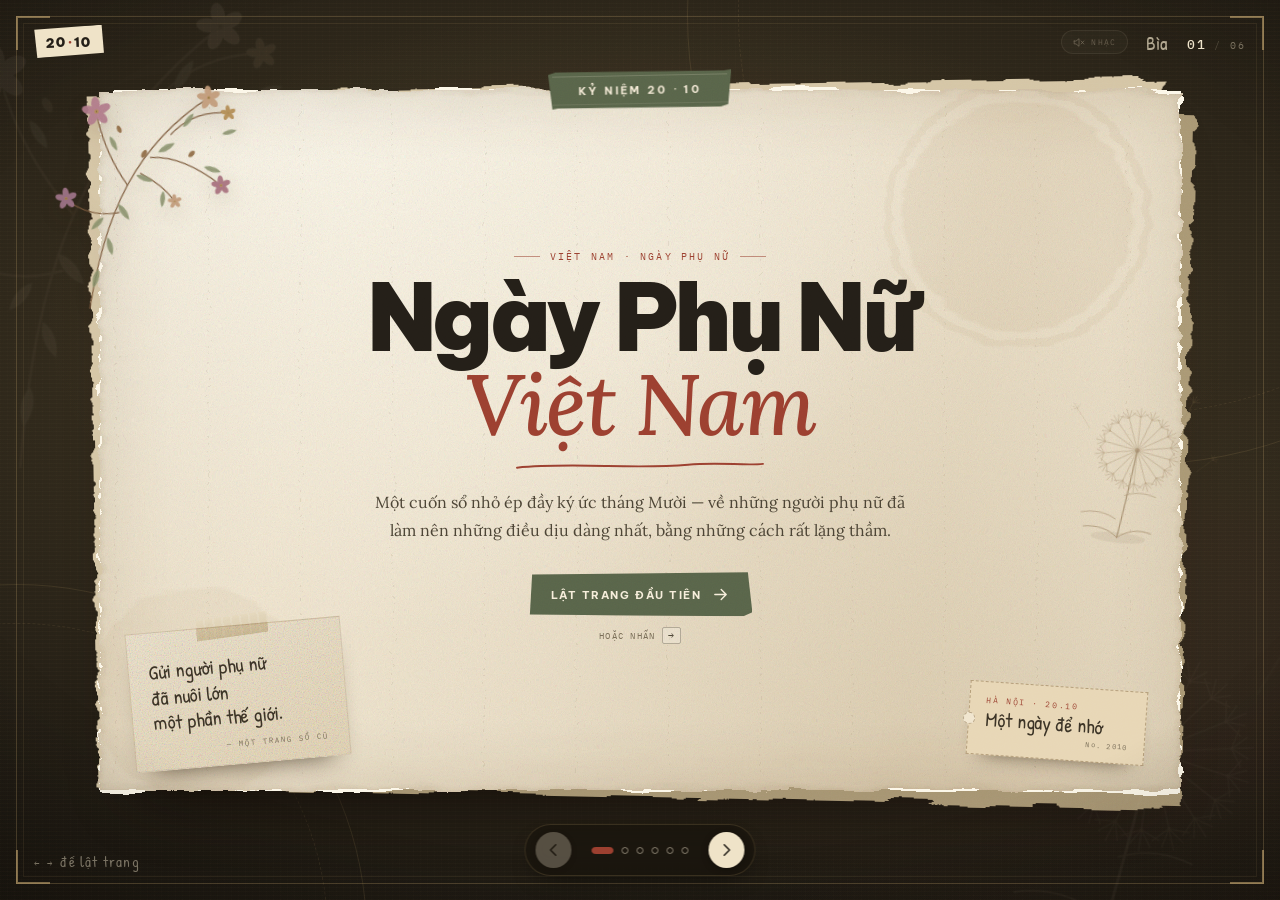
==== index.html @ effc88b7 "Show an inviting empty state on the shared wall" ====
<!doctype html>
<html lang="vi">
<head>
<meta charset="utf-8">
<meta name="viewport" content="width=device-width, initial-scale=1, viewport-fit=cover">
<meta name="theme-color" content="#17130c">
<title>20.10 — Ngày Phụ nữ Việt Nam</title>
<meta name="description" content="Một cuốn sổ giấy cũ về ngày 20 tháng 10 — ngày Phụ nữ Việt Nam. Lật từng trang, đọc từng lời, và ghim lại một đóa hoa.">
<link rel="icon" href="data:image/svg+xml,%3Csvg xmlns='http://www.w3.org/2000/svg' viewBox='0 0 64 64'%3E%3Crect width='64' height='64' rx='8' fill='%2359654a'/%3E%3Ctext x='32' y='45' font-family='Georgia,serif' font-size='28' fill='%23f2e7d0' text-anchor='middle'%3E20%3C/text%3E%3C/svg%3E">
<link rel="preconnect" href="https://fonts.googleapis.com">
<link rel="preconnect" href="https://fonts.gstatic.com" crossorigin>
<link href="https://fonts.googleapis.com/css2?family=Be+Vietnam+Pro:wght@500;700;800;900&family=IBM+Plex+Mono:wght@400;500&family=Lora:ital,wght@0,400;0,500;1,400;1,500&family=Patrick+Hand&display=swap" rel="stylesheet">
<link rel="stylesheet" href="styles.css?v=20261020-shared-wishes2">
</head>
<body>

<!-- ============ SVG filters & pressed botanicals ============ -->
<svg class="svg-defs" aria-hidden="true" focusable="false">
  <defs>
    <filter id="tornEdge" x="-8%" y="-8%" width="116%" height="116%" color-interpolation-filters="sRGB">
      <feTurbulence type="fractalNoise" baseFrequency="0.012 0.055" numOctaves="4" seed="17" result="noise"/>
      <feDisplacementMap in="SourceGraphic" in2="noise" scale="16" xChannelSelector="R" yChannelSelector="G"/>
    </filter>
    <filter id="tornEdgeFine" x="-6%" y="-6%" width="112%" height="112%" color-interpolation-filters="sRGB">
      <feTurbulence type="fractalNoise" baseFrequency="0.018 0.07" numOctaves="4" seed="5" result="noise"/>
      <feDisplacementMap in="SourceGraphic" in2="noise" scale="12" xChannelSelector="R" yChannelSelector="G"/>
    </filter>
    <filter id="stampRough" x="-10%" y="-10%" width="120%" height="120%">
      <feTurbulence type="fractalNoise" baseFrequency="0.9" numOctaves="2" seed="9" result="n"/>
      <feDisplacementMap in="SourceGraphic" in2="n" scale="1.1"/>
    </filter>

    <g id="leaf">
      <path d="M0 0C9 -6.5 21 -5.5 30 0C21 5.5 9 6.5 0 0Z" fill="#87906a"/>
      <path d="M2.5 0H27" stroke="#5f6547" stroke-width=".8" opacity=".5"/>
    </g>

    <g id="blossom">
      <g fill="currentColor">
        <ellipse cx="0" cy="-10" rx="5.6" ry="9.6"/>
        <ellipse cx="0" cy="-10" rx="5.6" ry="9.6" transform="rotate(72)"/>
        <ellipse cx="0" cy="-10" rx="5.6" ry="9.6" transform="rotate(144)"/>
        <ellipse cx="0" cy="-10" rx="5.6" ry="9.6" transform="rotate(216)"/>
        <ellipse cx="0" cy="-10" rx="5.6" ry="9.6" transform="rotate(288)"/>
      </g>
      <circle r="2.7" fill="#b18b52"/>
      <circle r="1.1" fill="#7d6136"/>
    </g>

    <g id="flowerBranchArt">
      <g fill="none" stroke="#7c5a3c" stroke-width="1.7" stroke-linecap="round">
        <path d="M40 352C58 292 78 238 112 190C142 148 180 112 238 84"/>
        <path d="M112 190C94 156 84 124 82 86"/>
        <path d="M148 156C180 158 210 176 240 206"/>
        <path d="M96 226C68 228 44 218 24 198"/>
        <path d="M180 128C204 108 232 102 262 108"/>
        <path d="M132 176C150 188 164 202 174 220"/>
      </g>
      <g opacity=".9">
        <use href="#leaf" transform="translate(58,300) rotate(112) scale(.9)"/>
        <use href="#leaf" transform="translate(76,258) rotate(82) scale(.85)"/>
        <use href="#leaf" transform="translate(96,214) rotate(62) scale(.9)"/>
        <use href="#leaf" transform="translate(126,178) rotate(28) scale(.8)"/>
        <use href="#leaf" transform="translate(160,150) rotate(-22) scale(.85)"/>
        <use href="#leaf" transform="translate(198,120) rotate(-46) scale(.8)"/>
        <use href="#leaf" transform="translate(220,178) rotate(24) scale(.8)"/>
        <use href="#leaf" transform="translate(74,230) rotate(142) scale(.8)"/>
        <use href="#leaf" transform="translate(96,120) rotate(70) scale(.75)"/>
        <use href="#leaf" transform="translate(250,136) rotate(-8) scale(.7)"/>
        <use href="#leaf" transform="translate(160,204) rotate(102) scale(.75)"/>
      </g>
      <use href="#blossom" transform="translate(82,84) scale(1.05)" style="color:#b07a8a"/>
      <use href="#blossom" transform="translate(238,84) scale(.85)" style="color:#c09a78"/>
      <use href="#blossom" transform="translate(240,206) scale(.7)" style="color:#a66f7c"/>
      <use href="#blossom" transform="translate(26,198) scale(.78)" style="color:#9d7286"/>
      <use href="#blossom" transform="translate(262,108) scale(.55)" style="color:#b18b52"/>
      <use href="#blossom" transform="translate(174,220) scale(.5)" style="color:#c09a78"/>
      <g fill="#8f6b45">
        <ellipse cx="140" cy="150" rx="3.4" ry="6" transform="rotate(38 140 150)"/>
        <ellipse cx="110" cy="112" rx="3" ry="5.4" transform="rotate(-18 110 112)"/>
        <ellipse cx="205" cy="158" rx="3.2" ry="5.6" transform="rotate(52 205 158)"/>
      </g>
    </g>

    <g id="dandelionSeed">
      <path d="M0 0V-58" stroke="#8d7350" stroke-width=".9"/>
      <path d="M0 -58L-8 -70M0 -58L0 -74M0 -58L8 -70M0 -58L-14 -64M0 -58L14 -64" stroke="#8d7350" stroke-width=".8" fill="none"/>
      <circle cy="-58" r="1.2" fill="#a3855c"/>
    </g>

    <g id="dandelionArt">
      <ellipse cx="130" cy="306" rx="48" ry="9" fill="#6f5a3e" opacity=".12"/>
      <g fill="none" stroke="#8d7350" stroke-linecap="round">
        <path d="M128 306C136 252 142 204 148 152" stroke-width="2"/>
        <path d="M128 306C112 292 92 288 68 292" stroke-width="1.3"/>
        <path d="M128 306C146 292 164 288 186 294" stroke-width="1.3"/>
        <path d="M122 274C104 264 84 262 62 268" stroke-width="1.1"/>
        <path d="M134 232C152 224 170 224 188 230" stroke-width="1"/>
      </g>
      <g opacity=".78" transform="translate(148,152)">
        <circle r="4" fill="#7c5a3c"/>
        <use href="#dandelionSeed" transform="rotate(0)"/>
        <use href="#dandelionSeed" transform="rotate(20)"/>
        <use href="#dandelionSeed" transform="rotate(40)"/>
        <use href="#dandelionSeed" transform="rotate(60)"/>
        <use href="#dandelionSeed" transform="rotate(80)"/>
        <use href="#dandelionSeed" transform="rotate(100)"/>
        <use href="#dandelionSeed" transform="rotate(120)"/>
        <use href="#dandelionSeed" transform="rotate(140)"/>
        <use href="#dandelionSeed" transform="rotate(160)"/>
        <use href="#dandelionSeed" transform="rotate(180)"/>
        <use href="#dandelionSeed" transform="rotate(200)"/>
        <use href="#dandelionSeed" transform="rotate(220)"/>
        <use href="#dandelionSeed" transform="rotate(240)"/>
        <use href="#dandelionSeed" transform="rotate(260)"/>
        <use href="#dandelionSeed" transform="rotate(280)"/>
        <use href="#dandelionSeed" transform="rotate(300)"/>
        <use href="#dandelionSeed" transform="rotate(320)"/>
        <use href="#dandelionSeed" transform="rotate(340)"/>
      </g>
      <g opacity=".5" fill="none" stroke="#8d7350">
        <use href="#dandelionSeed" transform="translate(218 100) rotate(24) scale(.78)"/>
        <use href="#dandelionSeed" transform="translate(62 122) rotate(-38) scale(.7)"/>
        <use href="#dandelionSeed" transform="translate(254 178) rotate(48) scale(.6)"/>
      </g>
    </g>
  </defs>
</svg>

<!-- ============ Atmosphere ============ -->
<div class="backdrop" aria-hidden="true">
  <span class="ring ring--1"></span>
  <span class="ring ring--2"></span>
  <svg class="bg-branch" viewBox="0 0 300 380"><use href="#flowerBranchArt"/></svg>
  <svg class="bg-dandelion" viewBox="0 0 300 340"><use href="#dandelionArt"/></svg>
</div>
<div class="petals" id="petals" aria-hidden="true"></div>
<span class="vignette" aria-hidden="true"></span>
<span class="grain" aria-hidden="true"></span>
<div class="frame" aria-hidden="true"><i></i><i></i><i></i><i></i></div>

<!-- ============ Chrome ============ -->
<header class="topbar">
  <a class="brand" href="#trang-1" aria-label="Về trang bìa">20<span>·</span>10</a>
  <div class="topbar__right">
    <button class="sound-toggle" id="soundToggle" type="button" aria-label="Bật nhạc nền" aria-pressed="false" title="Nhạc nền">
      <svg class="sound-toggle__icon sound-toggle__icon--off" viewBox="0 0 24 24" aria-hidden="true" fill="none" stroke="currentColor" stroke-width="1.7" stroke-linecap="round" stroke-linejoin="round">
        <path d="M4 9.4v5.2h3.4L13 19V5L7.4 9.4H4Z"/>
        <path d="m16.8 9.2 5 5.6M21.8 9.2l-5 5.6"/>
      </svg>
      <svg class="sound-toggle__icon sound-toggle__icon--on" viewBox="0 0 24 24" aria-hidden="true" fill="none" stroke="currentColor" stroke-width="1.7" stroke-linecap="round" stroke-linejoin="round">
        <path d="M4 9.4v5.2h3.4L13 19V5L7.4 9.4H4Z"/>
        <path d="M16.2 8.6a4.8 4.8 0 0 1 0 6.8"/>
        <path d="M19 6a8.4 8.4 0 0 1 0 12"/>
      </svg>
      <span class="sound-toggle__label">nhạc</span>
    </button>
    <span class="chapter-label" id="chapterLabel">Bìa</span>
    <span class="count"><b id="pageNow">01</b><i>/</i>06</span>
  </div>
</header>

<p class="key-hint" aria-hidden="true">← → <span>để lật trang</span></p>

<!-- ============ The book ============ -->
<main class="book" id="book">

  <!-- ---------- 01 · cover ---------- -->
  <section class="page is-active" id="page-1" data-title="Bìa" aria-label="Trang 1 trên 6: Bìa">
    <div class="page-inner">
      <div class="paper-wrap">
        <span class="paper-shadow" aria-hidden="true"></span>
        <span class="paper-layer paper-layer--a" aria-hidden="true"></span>
        <span class="paper-layer paper-layer--b" aria-hidden="true"></span>
        <span class="paper-layer paper-layer--under" aria-hidden="true"></span>
        <span class="paper-layer paper-layer--main" aria-hidden="true"></span>

        <div class="sheet-tag">Kỷ niệm 20 · 10</div>

        <div class="paper-content cover">
          <div class="cover__inner">
            <p class="kicker reveal" style="--d:.05s">Việt Nam · Ngày Phụ nữ</p>
            <h1 class="cover__title reveal" style="--d:.12s">Ngày Phụ Nữ<br><em>Việt Nam</em></h1>
            <div class="ink-rule reveal" style="--d:.2s" aria-hidden="true">
              <svg viewBox="0 0 260 12"><path d="M2 8C60 2 120 10 180 5C210 2 240 6 258 4" fill="none" stroke="currentColor" stroke-width="2" stroke-linecap="round"/></svg>
            </div>
            <p class="lede reveal" style="--d:.26s">Một cuốn sổ nhỏ ép đầy ký ức tháng Mười — về những người phụ nữ đã làm nên những điều dịu dàng nhất, bằng những cách rất lặng thầm.</p>
            <button class="btn reveal" style="--d:.34s" type="button" data-next>
              Lật trang đầu tiên
              <svg viewBox="0 0 24 24" aria-hidden="true"><path d="M4 12h15M13 5l7 7-7 7" fill="none" stroke="currentColor" stroke-width="2" stroke-linecap="round" stroke-linejoin="round"/></svg>
            </button>
            <p class="cover__hint reveal" style="--d:.42s">hoặc nhấn <kbd>→</kbd></p>
          </div>
          <span class="folio">01</span>
        </div>

        <div class="ephemera" aria-hidden="true">
          <svg class="cover-flower" viewBox="0 0 300 380"><use href="#flowerBranchArt"/></svg>
          <svg class="cover-dandelion" viewBox="0 0 300 340"><use href="#dandelionArt"/></svg>

          <div class="cover-card">
            <span class="tape tape--card"></span>
            <p class="hand">Gửi người phụ nữ<br>đã nuôi lớn<br>một phần thế giới.</p>
            <span class="cover-card__sign">— một trang sổ cũ</span>
          </div>

          <div class="cover-ticket">
            <span class="ticket__top">Hà Nội · 20.10</span>
            <span class="ticket__main">Một ngày để nhớ</span>
            <span class="ticket__code">No. 2010</span>
          </div>
        </div>
      </div>
    </div>
  </section>

  <!-- ---------- 02 · origin ---------- -->
  <section class="page" id="page-2" data-title="Khởi nguồn" aria-label="Trang 2 trên 6: Khởi nguồn">
    <div class="page-inner">
      <div class="paper-wrap">
        <span class="paper-shadow" aria-hidden="true"></span>
        <span class="paper-layer paper-layer--a" aria-hidden="true"></span>
        <span class="paper-layer paper-layer--b" aria-hidden="true"></span>
        <span class="paper-layer paper-layer--under" aria-hidden="true"></span>
        <span class="paper-layer paper-layer--main" aria-hidden="true"></span>

        <div class="paper-content paper-content--top">
          <div class="chapter chapter--history">
            <div class="chapter__main">
              <p class="kicker reveal">Chương một · Khởi nguồn</p>
              <h2 class="h2 reveal" style="--d:.08s">Bắt đầu từ một<br><em>ngày tháng Mười</em></h2>
              <p class="body reveal" style="--d:.16s">Ngày 20.10.1930, Hội Phụ nữ Phản đế Đông Dương ra đời — tiền thân của Hội Liên hiệp Phụ nữ Việt Nam hôm nay. Từ dấu mốc ấy, tháng Mười có thêm một ngày để nhớ.</p>

              <ol class="timeline reveal" style="--d:.24s">
                <li>
                  <span class="timeline__date">20.10.1930</span>
                  <p>Hội Phụ nữ Phản đế Đông Dương thành lập.</p>
                </li>
                <li>
                  <span class="timeline__date">1965</span>
                  <p>Phụ nữ Việt Nam được tặng tám chữ vàng: <b>Anh hùng, Bất khuất, Trung hậu, Đảm đang</b>.</p>
                </li>
                <li>
                  <span class="timeline__date">Hôm nay</span>
                  <p>20.10 là Ngày Phụ nữ Việt Nam — không phải ngày nghỉ, mà là ngày để nhớ.</p>
                </li>
              </ol>

              <div class="eight-words reveal" style="--d:.3s">
                <span>Anh hùng</span><i>·</i><span>Bất khuất</span><i>·</i><span>Trung hậu</span><i>·</i><span>Đảm đang</span>
              </div>
              <p class="source reveal" style="--d:.34s">Tư liệu: Hội Liên hiệp Phụ nữ Việt Nam</p>
            </div>

            <div class="chapter__side">
              <span class="year-mark" aria-hidden="true">1930</span>

              <figure class="letter reveal" style="--d:.14s">
                <span class="tape tape--letter"></span>
                <p class="letter__date">Hà Nội, tháng Mười</p>
                <p class="letter__body hand">Ngày 20 tháng 10 năm 1930,<br>một tổ chức của phụ nữ Việt Nam ra đời.<br><br>Từ đó, tháng Mười có thêm<br>một lý do để nhớ.</p>
                <p class="letter__sign hand">— sổ tay lịch sử</p>

                <div class="postage" aria-hidden="true">
                  <div class="postage__inner">
                    <span class="postage__country">Việt Nam</span>
                    <svg class="postage__lotus" viewBox="0 0 64 44">
                      <g fill="none" stroke="currentColor" stroke-width="1.1" stroke-linejoin="round">
                        <path d="M32 38C26 30 25 20 32 8C39 20 38 30 32 38Z" fill="rgba(156,64,48,.12)"/>
                        <path d="M32 38C22 36 15 29 13 20C21 21 28 27 32 38Z" fill="rgba(156,64,48,.1)"/>
                        <path d="M32 38C42 36 49 29 51 20C43 21 36 27 32 38Z" fill="rgba(156,64,48,.1)"/>
                        <path d="M32 38C20 39 10 35 5 28C14 26 25 29 32 38Z"/>
                        <path d="M32 38C44 39 54 35 59 28C50 26 39 29 32 38Z"/>
                      </g>
                    </svg>
                    <span class="postage__value">20.10</span>
                    <span class="postage__year">1930 — 2026</span>
                  </div>
                </div>
              </figure>

              <p class="history-note hand reveal" style="--d:.22s">
                <span class="tape tape--history" aria-hidden="true"></span>
                Không phải ngẫu nhiên<br>mà lịch sử chọn một ngày tháng Mười.
                <span class="history-note__sign">— ghi chú bên lề</span>
              </p>

              <svg class="postmark" viewBox="0 0 150 150" aria-hidden="true">
                <defs><path id="pmArc" d="M75 75m-54 0a54 54 0 1 1 108 0"/></defs>
                <g fill="none" stroke="currentColor">
                  <circle cx="75" cy="75" r="61" stroke-width="2.2"/>
                  <circle cx="75" cy="75" r="48" stroke-width="1"/>
                </g>
                <text font-family="IBM Plex Mono, monospace" font-size="8.2" letter-spacing="1.5" fill="currentColor">
                  <textPath href="#pmArc" startOffset="50%" text-anchor="middle">HÀ NỘI · 20 THÁNG 10</textPath>
                </text>
                <text x="75" y="82" text-anchor="middle" font-family="Be Vietnam Pro, sans-serif" font-weight="800" font-size="21" fill="currentColor">20·10</text>
                <text x="75" y="95" text-anchor="middle" font-family="IBM Plex Mono, monospace" font-size="6.4" letter-spacing="2" fill="currentColor">VIỆT NAM</text>
              </svg>
            </div>
          </div>
          <span class="folio">02</span>
        </div>

        <div class="ephemera" aria-hidden="true">
          <svg class="sprig sprig--p2" viewBox="0 0 130 240">
            <path d="M64 236C58 190 60 140 76 88C84 62 92 46 100 34" stroke="#747a54" fill="none" stroke-width="1.6"/>
            <g fill="#747a54" opacity=".55">
              <ellipse cx="46" cy="200" rx="24" ry="5" transform="rotate(-26 46 200)"/>
              <ellipse cx="84" cy="184" rx="22" ry="4.6" transform="rotate(26 84 184)"/>
              <ellipse cx="49" cy="172" rx="22" ry="4.6" transform="rotate(-30 49 172)"/>
              <ellipse cx="88" cy="156" rx="20" ry="4.3" transform="rotate(28 88 156)"/>
              <ellipse cx="52" cy="144" rx="19" ry="4.1" transform="rotate(-32 52 144)"/>
              <ellipse cx="90" cy="130" rx="17" ry="3.8" transform="rotate(30 90 130)"/>
              <ellipse cx="58" cy="118" rx="16" ry="3.6" transform="rotate(-34 58 118)"/>
              <ellipse cx="92" cy="106" rx="14" ry="3.2" transform="rotate(32 92 106)"/>
              <ellipse cx="66" cy="94" rx="13" ry="3" transform="rotate(-36 66 94)"/>
              <ellipse cx="94" cy="82" rx="11" ry="2.6" transform="rotate(34 94 82)"/>
            </g>
          </svg>
        </div>
      </div>
    </div>
  </section>

  <!-- ---------- 03 · portraits ---------- -->
  <section class="page" id="page-3" data-title="Hình bóng" aria-label="Trang 3 trên 6: Hình bóng">
    <div class="page-inner">
      <div class="paper-wrap">
        <span class="paper-shadow" aria-hidden="true"></span>
        <span class="paper-layer paper-layer--a" aria-hidden="true"></span>
        <span class="paper-layer paper-layer--b" aria-hidden="true"></span>
        <span class="paper-layer paper-layer--under" aria-hidden="true"></span>
        <span class="paper-layer paper-layer--main" aria-hidden="true"></span>

        <div class="paper-content">
          <header class="chapter-head">
            <p class="kicker reveal">Chương hai · Hình bóng</p>
            <h2 class="h2 reveal" style="--d:.08s">Mềm như nước,<br><em>bền như đá</em></h2>
            <p class="body body--narrow reveal" style="--d:.16s">Có một vẻ đẹp Việt Nam không cần cất tiếng. Nó nằm trong tà áo đi qua gió, trong vành nón che nắng cho người, trong đóa sen vẫn nở ở nơi bùn nhất.</p>
          </header>

          <div class="gallery">
            <figure class="plate reveal" style="--rot:-3.2deg; --d:.2s">
              <span class="tape tape--plate"></span>
              <div class="plate__art">
                <svg viewBox="0 0 200 250" preserveAspectRatio="xMidYMid slice" role="img" aria-label="Minh họa hoa sen">
                  <defs>
                    <linearGradient id="lotusSky" x1="0" y1="0" x2="0" y2="1">
                      <stop offset="0" stop-color="#f1e2cc"/><stop offset="1" stop-color="#dcc6a5"/>
                    </linearGradient>
                  </defs>
                  <rect width="200" height="250" fill="url(#lotusSky)"/>
                  <circle cx="144" cy="60" r="36" fill="#c99a86" opacity=".26"/>
                  <ellipse cx="100" cy="210" rx="88" ry="24" fill="#8b9271" opacity=".22"/>
                  <path d="M16 214C58 224 142 224 184 214" stroke="#8b9271" fill="none" opacity=".3"/>
                  <path d="M28 182C40 152 80 146 98 168C90 194 48 202 28 182Z" fill="#7d8a68" opacity=".7"/>
                  <path d="M26 181C48 176 72 172 96 168" stroke="#5f6a4e" fill="none" opacity=".4"/>
                  <path d="M46 190L52 168M62 186L66 166M78 182L80 162" stroke="#5f6a4e" opacity=".3"/>
                  <path d="M101 156C103 176 102 192 100 212" stroke="#6f7d57" stroke-width="2" fill="none"/>
                  <g transform="translate(100,112)">
                    <path d="M0 42C-34 30-48 6-44-18C-24-8-8 12 0 42Z" fill="#b97f84" opacity=".85" stroke="#7a4c4c" stroke-width=".8"/>
                    <path d="M0 42C34 30 48 6 44-18C24-8 8 12 0 42Z" fill="#b97f84" opacity=".85" stroke="#7a4c4c" stroke-width=".8"/>
                    <path d="M0 42C-22 34-32 16-30-2C-16 6-4 24 0 42Z" fill="#d29ba0" stroke="#7a4c4c" stroke-width=".7"/>
                    <path d="M0 42C22 34 32 16 30-2C16 6 4 24 0 42Z" fill="#d29ba0" stroke="#7a4c4c" stroke-width=".7"/>
                    <path d="M0 44C-10 26-9 4 0-20C9 4 10 26 0 44Z" fill="#e5b6ba" stroke="#7a4c4c" stroke-width=".8"/>
                    <path d="M0 44C-14 34-20 18-18 2C-8 12-2 28 0 44Z" fill="#dca7ac"/>
                    <path d="M0 44C14 34 20 18 18 2C8 12 2 28 0 44Z" fill="#dca7ac"/>
                    <g fill="#a9675f">
                      <circle cx="-7" cy="12" r="1.1"/><circle cx="-3" cy="16" r="1.1"/><circle cx="2" cy="14" r="1.1"/><circle cx="6" cy="10" r="1.1"/><circle cx="0" cy="9" r="1.1"/>
                    </g>
                  </g>
                  <g transform="translate(153,152) rotate(12)">
                    <path d="M0 0C-8 18-10 34-4 50" stroke="#6f7d57" stroke-width="1.6" fill="none"/>
                    <path d="M0 0C-9-8-11-18-6-28C1-18 4-8 0 0Z" fill="#d29ba0" stroke="#7a4c4c" stroke-width=".7"/>
                    <path d="M0 0C7-9 9-18 5-27C-1-17-3-8 0 0Z" fill="#c98f98" stroke="#7a4c4c" stroke-width=".7"/>
                  </g>
                  <g transform="translate(52,88) rotate(-18)" stroke="#6b6349" fill="none" opacity=".55">
                    <path d="M0 0L26 0" stroke-width="1.2"/>
                    <ellipse cx="8" cy="-4" rx="9" ry="3" transform="rotate(-25 8 -4)"/>
                    <ellipse cx="8" cy="4" rx="9" ry="3" transform="rotate(25 8 4)"/>
                    <circle cx="0" cy="0" r="2" fill="#6b6349"/>
                  </g>
                </svg>
              </div>
              <figcaption>
                <span class="plate__name">Sen</span>
                <span class="plate__note">nở giữa bùn, vẫn thơm</span>
              </figcaption>
            </figure>

            <figure class="plate reveal" style="--rot:1.8deg; --d:.28s">
              <span class="tape tape--plate tape--plate-r"></span>
              <div class="plate__art">
                <svg viewBox="0 0 200 250" preserveAspectRatio="xMidYMid slice" role="img" aria-label="Minh họa áo dài trên móc treo">
                  <defs>
                    <linearGradient id="aodaiBg" x1="0" y1="0" x2="0" y2="1">
                      <stop offset="0" stop-color="#ecd8d2"/><stop offset="1" stop-color="#d6b6a2"/>
                    </linearGradient>
                  </defs>
                  <rect width="200" height="250" fill="url(#aodaiBg)"/>
                  <circle cx="100" cy="96" r="62" fill="#f4e4cf" opacity=".4"/>
                  <g fill="#a66f7a" opacity=".14">
                    <circle cx="28" cy="38" r="2"/><circle cx="35" cy="31" r="1.4"/><circle cx="22" cy="31" r="1.4"/>
                    <circle cx="172" cy="202" r="2"/><circle cx="179" cy="195" r="1.4"/><circle cx="166" cy="195" r="1.4"/>
                  </g>
                  <path d="M100 24C94 24 91 30 96 35C98 37 100 38 100 43" stroke="#8b6b45" fill="none" stroke-width="2"/>
                  <path d="M62 55L100 43L138 55" stroke="#8b6b45" stroke-width="3" fill="none" stroke-linecap="round"/>
                  <ellipse cx="100" cy="231" rx="54" ry="7" fill="#6b4f3a" opacity=".16"/>
                  <g fill="#cab995" opacity=".85">
                    <rect x="84" y="228" width="12" height="9" rx="2"/>
                    <rect x="104" y="228" width="12" height="9" rx="2"/>
                  </g>
                  <path d="M100 52C88 52 82 58 78 66L48 78C41 81 39 89 43 95L59 115L71 107L70 148L72 224C86 230 114 230 128 224L130 148L129 107L141 115L157 95C161 89 159 81 152 78L122 66C118 58 112 52 100 52Z" fill="#f4ebd8" stroke="#6d5a43" stroke-width="1.2" stroke-linejoin="round"/>
                  <path d="M92 52L92 44C96 42 104 42 108 44L108 52C104 55 96 55 92 52Z" fill="#eadcc0" stroke="#6d5a43" stroke-width="1"/>
                  <path d="M100 44L100 54" stroke="#b9a582" stroke-width=".8"/>
                  <path d="M100 58L100 220" stroke="#c4b393" stroke-width="1" stroke-dasharray="2 4"/>
                  <g fill="#9c6a5c">
                    <circle cx="100" cy="72" r="2.2"/><circle cx="100" cy="96" r="2.2"/><circle cx="100" cy="120" r="2.2"/><circle cx="100" cy="144" r="2.2"/>
                  </g>
                  <path d="M59 112L66 119M141 112L134 119" stroke="#b9a582" stroke-width=".9"/>
                  <path d="M80 160C84 184 84 204 84 222M120 160C116 184 116 204 116 222" stroke="#ddcdb0" stroke-width="1" fill="none"/>
                  <g transform="translate(100 204)" fill="none" stroke="#a56572" stroke-width=".9" opacity=".7">
                    <path d="M0 8C-8 2-8-6 0-6C8-6 8 2 0 8Z"/>
                    <path d="M0 8C-2 0-1-6 0-10C1-6 2 0 0 8Z"/>
                    <path d="M-14 10C-20 8-24 4-24 0C-18 0-12 4-8 9"/>
                    <path d="M14 10C20 8 24 4 24 0C18 0 12 4 8 9"/>
                  </g>
                  <path d="M132 50L143 65" stroke="#8b6b45" stroke-width="1"/>
                  <g transform="translate(143 65) rotate(8)">
                    <rect width="27" height="18" fill="#f7efdc" stroke="#8b6b45" stroke-width=".7"/>
                    <text x="13.5" y="12" text-anchor="middle" font-family="IBM Plex Mono, monospace" font-size="6" fill="#9c4030">20.10</text>
                  </g>
                </svg>
              </div>
              <figcaption>
                <span class="plate__name">Áo dài</span>
                <span class="plate__note">mềm mại, mà chẳng dễ cuốn đi</span>
              </figcaption>
            </figure>

            <figure class="plate reveal" style="--rot:-1.6deg; --d:.36s">
              <span class="tape tape--plate"></span>
              <div class="plate__art">
                <svg viewBox="0 0 200 250" preserveAspectRatio="xMidYMid slice" role="img" aria-label="Minh họa chiếc nón lá">
                  <defs>
                    <linearGradient id="nonlaBg" x1="0" y1="0" x2="0" y2="1">
                      <stop offset="0" stop-color="#eddfc2"/><stop offset="1" stop-color="#d3b98b"/>
                    </linearGradient>
                    <pattern id="hatWeave" width="6" height="6" patternUnits="userSpaceOnUse" patternTransform="rotate(35)">
                      <path d="M0 0V6" stroke="#8a6f47" stroke-width=".55" opacity=".4"/>
                    </pattern>
                    <clipPath id="hatClip">
                      <path d="M100 44C118 70 144 118 160 158C130 176 70 176 40 158C56 118 82 70 100 44Z"/>
                    </clipPath>
                  </defs>
                  <rect width="200" height="250" fill="url(#nonlaBg)"/>
                  <circle cx="148" cy="62" r="31" fill="#d8a56e" opacity=".38"/>
                  <g stroke="#8a7a51" fill="none" opacity=".38">
                    <path d="M0 196C50 186 150 186 200 196"/>
                    <path d="M0 208C50 198 150 198 200 208"/>
                    <path d="M0 221C50 211 150 211 200 221"/>
                    <path d="M0 235C50 225 150 225 200 235"/>
                  </g>
                  <g clip-path="url(#hatClip)">
                    <rect width="200" height="250" fill="#e2cfa8"/>
                    <rect width="200" height="250" fill="url(#hatWeave)" opacity=".55"/>
                  </g>
                  <g stroke="#8a724c" stroke-width=".7" opacity=".55" fill="none">
                    <path d="M100 46Q82 100 44 160"/>
                    <path d="M100 46Q88 104 68 168"/>
                    <path d="M100 46Q94 108 88 172"/>
                    <path d="M100 46Q100 112 100 174"/>
                    <path d="M100 46Q106 108 112 172"/>
                    <path d="M100 46Q112 104 132 168"/>
                    <path d="M100 46Q118 100 156 160"/>
                  </g>
                  <path d="M100 44C118 70 144 118 160 158C130 176 70 176 40 158C56 118 82 70 100 44Z" fill="none" stroke="#6f5a3e" stroke-width="1.4"/>
                  <path d="M40 158C66 178 134 178 160 158" fill="none" stroke="#6f5a3e" stroke-width="1.4"/>
                  <path d="M46 163C72 176 128 176 154 163" fill="none" stroke="#8a724c" stroke-width=".8"/>
                  <path d="M52 155C70 168 90 172 100 172" stroke="#9c4030" stroke-width="3" fill="none" opacity=".8"/>
                  <path d="M78 169L74 190M82 170L86 192" stroke="#9c4030" stroke-width="2.5" opacity=".8"/>
                  <g stroke="#8f7c4e" fill="none" opacity=".7">
                    <path d="M30 238C34 212 40 198 52 186"/>
                    <path d="M44 234C48 214 52 202 60 192"/>
                    <g fill="#b3955a" stroke="none">
                      <ellipse cx="52" cy="184" rx="2.2" ry="5" transform="rotate(24 52 184)"/>
                      <ellipse cx="47" cy="190" rx="2" ry="4.6" transform="rotate(52 47 190)"/>
                      <ellipse cx="58" cy="190" rx="2" ry="4.6" transform="rotate(-8 58 190)"/>
                      <ellipse cx="60" cy="190" rx="2" ry="4.6" transform="rotate(38 60 190)"/>
                      <ellipse cx="55" cy="198" rx="1.9" ry="4.2" transform="rotate(70 55 198)"/>
                    </g>
                  </g>
                </svg>
              </div>
              <figcaption>
                <span class="plate__name">Nón lá</span>
                <span class="plate__note">vành nón nghiêng, cả mùa gặt theo về</span>
              </figcaption>
            </figure>
          </div>

          <div class="quote-strip reveal" style="--d:.44s">
            <p class="hand">“Đẹp không phải vì dịu dàng. Đẹp vì vừa dịu dàng,<br>vừa không gì bẻ gãy được.”</p>
            <span class="quote-strip__stamp">Trung hậu<br>· Đảm đang ·</span>
          </div>
          <span class="folio">03</span>
        </div>

        <div class="ephemera" aria-hidden="true">
          <svg class="sprig sprig--p3" viewBox="0 0 130 240">
            <path d="M64 236C58 190 60 140 76 88C84 62 92 46 100 34" stroke="#747a54" fill="none" stroke-width="1.6"/>
            <g fill="#747a54" opacity=".55">
              <ellipse cx="46" cy="200" rx="24" ry="5" transform="rotate(-26 46 200)"/>
              <ellipse cx="84" cy="184" rx="22" ry="4.6" transform="rotate(26 84 184)"/>
              <ellipse cx="49" cy="172" rx="22" ry="4.6" transform="rotate(-30 49 172)"/>
              <ellipse cx="88" cy="156" rx="20" ry="4.3" transform="rotate(28 88 156)"/>
              <ellipse cx="52" cy="144" rx="19" ry="4.1" transform="rotate(-32 52 144)"/>
              <ellipse cx="90" cy="130" rx="17" ry="3.8" transform="rotate(30 90 130)"/>
              <ellipse cx="58" cy="118" rx="16" ry="3.6" transform="rotate(-34 58 118)"/>
            </g>
            <use href="#blossom" transform="translate(100,32) scale(.42)" style="color:#a66f7a"/>
          </svg>
        </div>
      </div>
    </div>
  </section>

  <!-- ---------- 04 · everyday ---------- -->
  <section class="page" id="page-4" data-title="Những người quanh ta" aria-label="Trang 4 trên 6: Những người quanh ta">
    <div class="page-inner">
      <div class="paper-wrap">
        <span class="paper-shadow" aria-hidden="true"></span>
        <span class="paper-layer paper-layer--a" aria-hidden="true"></span>
        <span class="paper-layer paper-layer--b" aria-hidden="true"></span>
        <span class="paper-layer paper-layer--under" aria-hidden="true"></span>
        <span class="paper-layer paper-layer--main" aria-hidden="true"></span>

        <div class="paper-content">
          <header class="chapter-head chapter-head--center">
            <p class="kicker kicker--center reveal">Chương ba · Những người quanh ta</p>
            <h2 class="h2 reveal" style="--d:.08s">Không chỉ là<br><em>một ngày</em></h2>
            <p class="body reveal" style="--d:.16s">Họ ở trong căn nhà này, lớp học này, văn phòng này. Và thường là người thức dậy sớm nhất.</p>
          </header>

          <div class="note-grid">
            <article class="note-card reveal" style="--r:-2.6deg; --bg:#f3e3b3; --d:.18s">
              <span class="pin pin--red"></span><span class="note-card__index">01</span>
              <p>Người nhớ sinh nhật của cả nhà, trừ của mình.</p>
            </article>
            <article class="note-card reveal" style="--r:1.8deg; --bg:#efd6d4; --d:.24s">
              <span class="pin pin--blue"></span><span class="note-card__index">02</span>
              <p>Người thức khuya để mọi thứ kịp xong trước bình minh.</p>
            </article>
            <article class="note-card reveal" style="--r:-1.4deg; --bg:#dfe4cf; --d:.3s">
              <span class="pin pin--gold"></span><span class="note-card__index">03</span>
              <p>Người nói “không sao đâu” khi rõ ràng là có sao.</p>
            </article>
            <article class="note-card reveal" style="--r:2.2deg; --bg:#dfe7ea; --d:.36s">
              <span class="pin pin--red"></span><span class="note-card__index">04</span>
              <p>Người làm việc bằng sự tử tế, không bằng tiếng nói to.</p>
            </article>
            <article class="note-card reveal" style="--r:-2deg; --bg:#e8d3c4; --d:.42s">
              <span class="pin pin--blue"></span><span class="note-card__index">05</span>
              <p>Người mẹ, người chị, người bạn — và cũng là chính mình.</p>
            </article>
            <article class="note-card reveal" style="--r:1.2deg; --bg:#f6ecd6; --d:.48s">
              <span class="pin pin--gold"></span><span class="note-card__index">06</span>
              <p>Người dạy con gái rằng: mình có quyền được ưu tiên chính mình.</p>
            </article>
          </div>

          <p class="closing hand reveal" style="--d:.54s">Cảm ơn, vì đã có mặt.</p>
          <span class="folio">04</span>
        </div>
      </div>
    </div>
  </section>

  <!-- ---------- 05 · wishes ---------- -->
  <section class="page" id="page-5" data-title="Gửi gắm" aria-label="Trang 5 trên 6: Gửi gắm">
    <div class="page-inner">
      <div class="paper-wrap">
        <span class="paper-shadow" aria-hidden="true"></span>
        <span class="paper-layer paper-layer--a" aria-hidden="true"></span>
        <span class="paper-layer paper-layer--b" aria-hidden="true"></span>
        <span class="paper-layer paper-layer--under" aria-hidden="true"></span>
        <span class="paper-layer paper-layer--main" aria-hidden="true"></span>

        <div class="paper-content">
          <header class="chapter-head chapter-head--split">
            <div>
              <p class="kicker reveal">Chương bốn · Gửi gắm</p>
              <h2 class="h2 reveal" style="--d:.08s">Gửi một lời,<br><em>nhận một đóa hoa</em></h2>
            </div>
            <p class="body reveal" style="--d:.16s">Viết xuống điều bạn chưa kịp nói. Nó sẽ được ghim lại đây — như một đóa hoa ép giữa trang sổ.</p>
          </header>

          <div class="wish-grid">
            <form class="wish-form no-advance reveal" id="wishForm" style="--d:.22s" novalidate>
              <span class="tape tape--form" aria-hidden="true"></span>
              <div class="field">
                <label for="wishName">Gửi tới</label>
                <input id="wishName" name="name" type="text" maxlength="24" autocomplete="off" placeholder="mẹ, chị, em, bạn, chính bạn...">
              </div>
              <div class="field">
                <label for="wishText">Lời nhắn</label>
                <textarea id="wishText" name="message" maxlength="140" rows="3" placeholder="Một điều nhỏ thôi..." aria-describedby="wishHint"></textarea>
              </div>
              <div class="wish-form__foot">
                <span class="char-count" id="wishCount">0 / 140</span>
                <button class="btn" type="submit">
                  Ghim lời nhắn
                  <svg viewBox="0 0 24 24" aria-hidden="true"><path d="M12 3v13M6 10l6 6 6-6" fill="none" stroke="currentColor" stroke-width="2" stroke-linecap="round" stroke-linejoin="round"/></svg>
                </button>
              </div>
              <p class="wish-form__hint" id="wishHint" role="status">Lời nhắn được lưu trực tuyến và hiển thị công khai cho mọi người.</p>
            </form>

            <div class="wish-wall-wrap no-advance reveal" style="--d:.3s">
              <div class="wish-wall" id="wishWall" aria-label="Tường lời chúc"></div>
              <p class="wish-wall__caption hand">những lời chưa kịp nói, được ghim lại đây. <span class="wall-more">trượt ngang →</span></p>
              <div class="wish-wall-controls no-advance" aria-label="Xem lời nhắn">
                <button class="wish-wall-controls__button" id="wishNewer" type="button" disabled>← Mới hơn</button>
                <span id="wishPageInfo">Trang 1</span>
                <button class="wish-wall-controls__button" id="wishOlder" type="button" disabled>Cũ hơn →</button>
                <button class="wish-wall-controls__button" id="wishRefresh" type="button">Làm mới</button>
              </div>
              <p class="wish-wall-status" id="wishWallStatus" role="status">Đang tải lời nhắn…</p>
            </div>
          </div>
          <span class="folio">05</span>
        </div>

        <div class="ephemera" aria-hidden="true">
          <svg class="sprig sprig--p5" viewBox="0 0 130 240">
            <path d="M64 236C58 190 60 140 76 88C84 62 92 46 100 34" stroke="#747a54" fill="none" stroke-width="1.6"/>
            <g fill="#747a54" opacity=".5">
              <ellipse cx="46" cy="200" rx="24" ry="5" transform="rotate(-26 46 200)"/>
              <ellipse cx="84" cy="184" rx="22" ry="4.6" transform="rotate(26 84 184)"/>
              <ellipse cx="49" cy="172" rx="22" ry="4.6" transform="rotate(-30 49 172)"/>
              <ellipse cx="88" cy="156" rx="20" ry="4.3" transform="rotate(28 88 156)"/>
              <ellipse cx="52" cy="144" rx="19" ry="4.1" transform="rotate(-32 52 144)"/>
              <ellipse cx="90" cy="130" rx="17" ry="3.8" transform="rotate(30 90 130)"/>
            </g>
            <use href="#blossom" transform="translate(100,32) scale(.4)" style="color:#b07a8a"/>
          </svg>
        </div>
      </div>
    </div>
  </section>

  <!-- ---------- 06 · finale ---------- -->
  <section class="page" id="page-6" data-title="Một ngày dịu dàng" aria-label="Trang 6 trên 6: Lời kết">
    <div class="page-inner">
      <div class="paper-wrap">
        <span class="paper-shadow" aria-hidden="true"></span>
        <span class="paper-layer paper-layer--a" aria-hidden="true"></span>
        <span class="paper-layer paper-layer--b" aria-hidden="true"></span>
        <span class="paper-layer paper-layer--under" aria-hidden="true"></span>
        <span class="paper-layer paper-layer--main" aria-hidden="true"></span>

        <div class="paper-content finale">
          <div class="finale__inner">
            <p class="kicker kicker--center reveal">20 · 10 · Việt Nam</p>
            <h2 class="display finale__title reveal" style="--d:.08s">Một ngày<br><em>thật dịu dàng</em></h2>
            <p class="lede reveal" style="--d:.16s">Gửi đến mẹ, chị, em, bạn — và cả bạn, người đang đọc những dòng này: mong bạn đủ dịu dàng để thương người, và đủ mạnh mẽ để thương mình trước tiên.</p>
            <div class="finale__actions reveal" style="--d:.24s">
              <button class="btn" id="flowerBtn" type="button">
                Thả một đóa hoa
                <svg viewBox="0 0 24 24" aria-hidden="true"><path d="M12 21c-4-3.5-7-6.6-7-10.2A4.1 4.1 0 0 1 12 8a4.1 4.1 0 0 1 7 2.8C19 14.4 16 17.5 12 21Z" fill="none" stroke="currentColor" stroke-width="1.8" stroke-linejoin="round"/></svg>
              </button>
              <button class="btn-ghost" type="button" data-go="0">Lật lại từ đầu ↺</button>
            </div>
            <p class="finale__sign hand reveal" style="--d:.34s">và đừng quên dành một đóa cho chính mình.</p>
          </div>

          <div class="finale__stamp" aria-hidden="true"><span>20</span><b>.</b><span>10</span><small>Hà Nội</small></div>
          <span class="folio">06</span>
        </div>

        <div class="ephemera" aria-hidden="true">
          <svg class="sprig sprig--finale-l" viewBox="0 0 130 240">
            <path d="M64 236C58 190 60 140 76 88C84 62 92 46 100 34" stroke="#747a54" fill="none" stroke-width="1.6"/>
            <g fill="#747a54" opacity=".45">
              <ellipse cx="46" cy="200" rx="24" ry="5" transform="rotate(-26 46 200)"/>
              <ellipse cx="84" cy="184" rx="22" ry="4.6" transform="rotate(26 84 184)"/>
              <ellipse cx="49" cy="172" rx="22" ry="4.6" transform="rotate(-30 49 172)"/>
              <ellipse cx="88" cy="156" rx="20" ry="4.3" transform="rotate(28 88 156)"/>
              <ellipse cx="52" cy="144" rx="19" ry="4.1" transform="rotate(-32 52 144)"/>
              <ellipse cx="90" cy="130" rx="17" ry="3.8" transform="rotate(30 90 130)"/>
            </g>
            <use href="#blossom" transform="translate(100,32) scale(.5)" style="color:#a66f7a"/>
          </svg>
          <svg class="sprig sprig--finale-r" viewBox="0 0 130 240">
            <path d="M64 236C58 190 60 140 76 88C84 62 92 46 100 34" stroke="#747a54" fill="none" stroke-width="1.6"/>
            <g fill="#747a54" opacity=".4">
              <ellipse cx="46" cy="200" rx="24" ry="5" transform="rotate(-26 46 200)"/>
              <ellipse cx="84" cy="184" rx="22" ry="4.6" transform="rotate(26 84 184)"/>
              <ellipse cx="49" cy="172" rx="22" ry="4.6" transform="rotate(-30 49 172)"/>
              <ellipse cx="88" cy="156" rx="20" ry="4.3" transform="rotate(28 88 156)"/>
            </g>
            <use href="#blossom" transform="translate(100,32) scale(.35)" style="color:#c09a78"/>
          </svg>
        </div>
      </div>
    </div>
  </section>

</main>

<!-- ============ Navigation ============ -->
<nav class="nav" aria-label="Chuyển cảnh">
  <button class="nav__arrow" id="prevBtn" type="button" aria-label="Trang trước">
    <svg viewBox="0 0 24 24" aria-hidden="true"><path d="M15 5l-7 7 7 7" fill="none" stroke="currentColor" stroke-width="2" stroke-linecap="round" stroke-linejoin="round"/></svg>
  </button>
  <div class="dots" id="dots" role="group" aria-label="Chọn trang">
    <button class="dot is-on" type="button" data-page="1" aria-label="Trang 1: Bìa" aria-current="true"></button>
    <button class="dot" type="button" data-page="2" aria-label="Trang 2: Khởi nguồn"></button>
    <button class="dot" type="button" data-page="3" aria-label="Trang 3: Hình bóng"></button>
    <button class="dot" type="button" data-page="4" aria-label="Trang 4: Những người quanh ta"></button>
    <button class="dot" type="button" data-page="5" aria-label="Trang 5: Gửi gắm"></button>
    <button class="dot" type="button" data-page="6" aria-label="Trang 6: Lời kết"></button>
  </div>
  <button class="nav__arrow" id="nextBtn" type="button" aria-label="Trang sau">
    <svg viewBox="0 0 24 24" aria-hidden="true"><path d="M9 5l7 7-7 7" fill="none" stroke="currentColor" stroke-width="2" stroke-linecap="round" stroke-linejoin="round"/></svg>
  </button>
</nav>

<div class="burst" id="burst" aria-hidden="true"></div>
<p class="sr-only" id="live" aria-live="polite"></p>

<!-- ============ Ambient audio ============ -->
<audio id="bgMusic" src="audio/nhac-nen.m4a" loop preload="metadata"></audio>

<script src="wishes-config.js?v=20261020-shared-wishes2"></script>
<script src="wishes-api.js?v=20261020-shared-wishes2"></script>
<script src="script.js?v=20261020-shared-wishes2"></script>
</body>
</html>
---- styles.css ----
/* =========================================================
   20.10 — Ngày Phụ nữ Việt Nam
   Một cuốn sổ giấy cũ: torn paper, tape, pressed flowers,
   page-flip transitions.
   ========================================================= */

/* ---------- tokens ---------- */
:root {
  --paper: #f1e6cf;
  --paper-2: #e7d7b7;
  --paper-3: #d9c59f;
  --paper-edge: #fcf7e9;
  --ink: #241f18;
  --ink-2: #4c4435;
  --ink-3: #786c56;
  --rust: #9c4030;
  --rust-deep: #7d2f24;
  --olive: #59654a;
  --olive-deep: #404a35;
  --sage: #7f8a6b;
  --rose: #a66f7a;
  --gold: #b18b52;
  --blue: #70878f;

  --display: "Be Vietnam Pro", "Segoe UI", system-ui, sans-serif;
  --serif: "Lora", Georgia, "Times New Roman", serif;
  --hand: "Patrick Hand", "Segoe Print", "Bradley Hand", cursive;
  --mono: "IBM Plex Mono", Consolas, "Courier New", monospace;

  --sheet-max: 700px;
  --sheet-width: 1080px;

  --ease-page: cubic-bezier(.2, .8, .2, 1);
  --noise: url("data:image/svg+xml,%3Csvg xmlns='http://www.w3.org/2000/svg' width='180' height='180'%3E%3Cfilter id='n'%3E%3CfeTurbulence type='fractalNoise' baseFrequency='.85' numOctaves='4' stitchTiles='stitch'/%3E%3C/filter%3E%3Crect width='180' height='180' filter='url(%23n)' opacity='.5'/%3E%3C/svg%3E");
}

* { box-sizing: border-box; }

html, body { height: 100%; }

body {
  margin: 0;
  background: #17130c;
  color: var(--ink);
  font-family: var(--serif);
  overflow: hidden;
  -webkit-font-smoothing: antialiased;
  text-rendering: optimizeLegibility;
}

button, input, textarea { font: inherit; color: inherit; }
button { -webkit-tap-highlight-color: transparent; }
::selection { background: rgba(156, 64, 48, .22); color: var(--ink); }

.svg-defs {
  position: absolute;
  width: 0;
  height: 0;
  overflow: hidden;
  pointer-events: none;
}

.sr-only {
  position: absolute !important;
  width: 1px; height: 1px;
  padding: 0; margin: -1px;
  overflow: hidden;
  clip: rect(0 0 0 0);
  white-space: nowrap;
  border: 0;
}

/* =========================================================
   Atmosphere
   ========================================================= */
.backdrop {
  position: fixed;
  inset: 0;
  z-index: 0;
  overflow: hidden;
  background:
    radial-gradient(120% 85% at 50% 40%, #453a26 0%, #2e271a 42%, #1c1811 72%, #120f0a 100%);
}

.backdrop::before {
  content: "";
  position: absolute;
  inset: -10% -10% 0;
  background:
    radial-gradient(60% 50% at 50% 42%, rgba(197, 158, 96, .13), transparent 65%),
    radial-gradient(45% 45% at 82% 78%, rgba(120, 70, 50, .12), transparent 70%);
  mix-blend-mode: screen;
}

.backdrop::after {
  content: "";
  position: absolute;
  inset: 0;
  background-image:
    repeating-linear-gradient(0deg, rgba(226, 198, 148, .035) 0 1px, transparent 1px 4px),
    repeating-linear-gradient(90deg, rgba(226, 198, 148, .02) 0 1px, transparent 1px 7px);
  opacity: .7;
}

.ring {
  position: absolute;
  border-radius: 50%;
  border: 1px solid rgba(198, 166, 111, .13);
  pointer-events: none;
}
.ring::before {
  content: "";
  position: absolute;
  inset: 5.5%;
  border: 1px dashed rgba(198, 166, 111, .11);
  border-radius: 50%;
}
.ring--1 {
  width: min(74vw, 900px);
  aspect-ratio: 1;
  right: -24vw;
  top: -34vw;
}
.ring--2 {
  width: min(58vw, 700px);
  aspect-ratio: 1;
  left: -26vw;
  bottom: -30vw;
}

.bg-branch,
.bg-dandelion {
  position: absolute;
  opacity: .085;
  filter: saturate(.5) sepia(.35);
  pointer-events: none;
}
.bg-branch {
  width: min(34vw, 440px);
  left: -7vw;
  top: -8vh;
  transform: rotate(-12deg);
}
.bg-dandelion {
  width: min(32vw, 420px);
  right: -6vw;
  bottom: -12vh;
  transform: rotate(8deg);
}

.vignette,
.grain {
  position: fixed;
  inset: 0;
  pointer-events: none;
}
.vignette {
  z-index: 55;
  background: radial-gradient(120% 105% at 50% 45%, transparent 48%, rgba(10, 7, 3, .5) 100%);
}
.grain {
  z-index: 56;
  background-image: var(--noise);
  background-size: 180px 180px;
  opacity: .14;
  mix-blend-mode: overlay;
}

.frame {
  position: fixed;
  inset: 16px;
  z-index: 57;
  border: 1px solid rgba(198, 166, 111, .25);
  pointer-events: none;
}
.frame::before {
  content: "";
  position: absolute;
  inset: 6px;
  border: 1px solid rgba(198, 166, 111, .1);
}
.frame i {
  position: absolute;
  width: 34px;
  height: 34px;
  border-color: rgba(211, 178, 120, .55);
  border-style: solid;
  border-width: 0;
}
.frame i:nth-child(1) { top: -1px; left: -1px; border-top-width: 2px; border-left-width: 2px; }
.frame i:nth-child(2) { top: -1px; right: -1px; border-top-width: 2px; border-right-width: 2px; }
.frame i:nth-child(3) { bottom: -1px; left: -1px; border-bottom-width: 2px; border-left-width: 2px; }
.frame i:nth-child(4) { bottom: -1px; right: -1px; border-bottom-width: 2px; border-right-width: 2px; }

/* floating petals */
.petals {
  position: fixed;
  inset: 0;
  z-index: 2;
  overflow: hidden;
  pointer-events: none;
}
.petal-float {
  position: absolute;
  top: -8vh;
  left: var(--x);
  width: var(--w);
  height: calc(var(--w) * 1.45);
  border-radius: 72% 0 72% 0;
  background:
    radial-gradient(circle at 35% 30%, rgba(255, 255, 255, .45), transparent 55%),
    var(--c);
  opacity: 0;
  filter: blur(var(--blur, 0px));
  animation: petal-drift var(--dur) linear infinite;
  animation-delay: var(--delay);
  will-change: transform;
}

@keyframes petal-drift {
  0%   { transform: translate3d(0, -6vh, 0) rotate(0deg); opacity: 0; }
  7%   { opacity: var(--op, .5); }
  55%  { transform: translate3d(var(--drift), 54vh, 0) rotate(190deg); }
  90%  { opacity: calc(var(--op, .5) * .6); }
  100% { transform: translate3d(calc(var(--drift) * -1.2), 112vh, 0) rotate(380deg); opacity: 0; }
}

.burst {
  position: fixed;
  inset: 0;
  z-index: 90;
  pointer-events: none;
  overflow: hidden;
}
.confetti {
  position: absolute;
  width: var(--w, 11px);
  height: calc(var(--w, 11px) * 1.5);
  border-radius: 70% 0 70% 0;
  background: var(--c);
  opacity: .95;
  animation: confetti-fly var(--dur, 1.9s) cubic-bezier(.12, .65, .3, 1) forwards;
  will-change: transform, opacity;
}
@keyframes confetti-fly {
  0% {
    transform: translate(-50%, -50%) rotate(0deg) scale(.55);
    opacity: 1;
  }
  70% { opacity: 1; }
  100% {
    transform: translate(calc(-50% + var(--tx)), calc(-50% + var(--ty))) rotate(var(--rot)) scale(1);
    opacity: 0;
  }
}

/* =========================================================
   Chrome
   ========================================================= */
.topbar {
  position: fixed;
  z-index: 70;
  top: 26px;
  left: 34px;
  right: 34px;
  display: flex;
  align-items: center;
  justify-content: space-between;
  pointer-events: none;
}

.brand {
  pointer-events: auto;
  display: inline-block;
  padding: 8px 12px 7px;
  background: #efe3c8;
  color: var(--ink);
  font-family: var(--display);
  font-weight: 900;
  font-size: 13px;
  letter-spacing: .1em;
  text-decoration: none;
  clip-path: polygon(1% 8%, 98% 0, 100% 90%, 4% 100%);
  box-shadow: 0 3px 9px rgba(0, 0, 0, .4);
  transform: rotate(-2deg);
  transition: transform .3s ease, background .3s ease;
}
.brand span { color: var(--rust); margin: 0 1px; }
.brand:hover { transform: rotate(0deg) translateY(-1px); background: #f7eedb; }
.brand:focus-visible { outline: 2px solid var(--gold); outline-offset: 3px; }

.topbar__right {
  display: flex;
  align-items: baseline;
  gap: 18px;
  color: #e9dcc0;
}
.chapter-label {
  font-family: var(--hand);
  font-size: 19px;
  color: rgba(233, 220, 192, .72);
  letter-spacing: .01em;
  transform: translateY(1px);
  transition: opacity .3s ease;
}
.count {
  font-family: var(--mono);
  font-size: 10px;
  letter-spacing: .22em;
  display: inline-flex;
  align-items: baseline;
  gap: 7px;
  color: rgba(233, 220, 192, .45);
}
.count b {
  font-weight: 500;
  font-size: 13px;
  color: #f0e5cc;
  display: inline-block;
  min-width: 1.7em;
  text-align: right;
}
.count i { font-style: normal; opacity: .5; }
.count b.pop { animation: count-pop .45s ease; }
@keyframes count-pop {
  0% { transform: translateY(4px); opacity: .2; }
  100% { transform: none; opacity: 1; }
}

/* -------- ambient sound toggle -------- */
.sound-toggle {
  pointer-events: auto;
  display: inline-flex;
  align-items: center;
  gap: 6px;
  align-self: center;
  border: 1px solid rgba(233, 220, 192, .22);
  background: rgba(233, 220, 192, .07);
  color: rgba(233, 220, 192, .76);
  padding: 5px 10px 4px;
  border-radius: 999px;
  font-family: var(--mono);
  font-size: 7.5px;
  letter-spacing: .18em;
  text-transform: uppercase;
  cursor: pointer;
  transition: color .3s ease, border-color .3s ease, background .3s ease, transform .3s ease;
}
.sound-toggle:hover {
  color: #f5e9cd;
  border-color: rgba(233, 220, 192, .42);
  background: rgba(233, 220, 192, .13);
  transform: translateY(-1px);
}
.sound-toggle:focus-visible { outline: 2px solid var(--gold); outline-offset: 3px; }
.sound-toggle__icon { display: block; width: 13px; height: 13px; }
.sound-toggle__icon--on { display: none; }
.sound-toggle.is-playing {
  color: #f6ebd2;
  border-color: rgba(177, 139, 82, .62);
  background: rgba(177, 139, 82, .17);
}
.sound-toggle.is-playing .sound-toggle__icon--off { display: none; }
.sound-toggle.is-playing .sound-toggle__icon--on {
  display: block;
  animation: sound-pulse 1.9s ease-in-out infinite;
}
.sound-toggle.is-unavailable { opacity: .4; cursor: default; }
@keyframes sound-pulse {
  50% { opacity: .55; transform: scale(.88); }
}
@media (max-width: 480px) {
  .sound-toggle { padding: 5px 8px 4px; }
  .sound-toggle__label { display: none; }
  .topbar__right { gap: 12px; }
}

.key-hint {
  position: fixed;
  z-index: 70;
  left: 34px;
  bottom: 28px;
  margin: 0;
  font-family: var(--mono);
  font-size: 9px;
  letter-spacing: .18em;
  text-transform: uppercase;
  color: rgba(238, 226, 200, .45);
}
.key-hint span { letter-spacing: .08em; text-transform: none; font-family: var(--hand); font-size: 15px; }

.nav {
  position: fixed;
  z-index: 72;
  left: 50%;
  bottom: 24px;
  transform: translateX(-50%);
  display: flex;
  align-items: center;
  gap: 12px;
  padding: 7px 10px;
  border: 1px solid rgba(200, 168, 112, .18);
  border-radius: 999px;
  background: rgba(20, 16, 10, .46);
  backdrop-filter: blur(10px);
  -webkit-backdrop-filter: blur(10px);
  box-shadow: 0 10px 24px -14px rgba(0, 0, 0, .8);
}
.nav__arrow {
  width: 36px;
  height: 36px;
  border: 0;
  border-radius: 50%;
  background: #efe3c8;
  color: var(--ink);
  display: grid;
  place-items: center;
  cursor: pointer;
  box-shadow: 0 2px 7px rgba(0, 0, 0, .3);
  transition: background .25s ease, color .25s ease, transform .25s ease, opacity .25s ease;
}
.nav__arrow svg { width: 18px; height: 18px; }
.nav__arrow:hover:not(:disabled) { background: var(--rust); color: #f7eedb; transform: translateY(-1px); }
.nav__arrow:active:not(:disabled) { transform: translateY(0); }
.nav__arrow:disabled { opacity: .28; cursor: default; }
.nav__arrow:focus-visible { outline: 2px solid var(--gold); outline-offset: 3px; }

.dots {
  display: flex;
  align-items: center;
  gap: 8px;
  padding: 0 8px;
}
.dot {
  width: 7px;
  height: 7px;
  padding: 0;
  border-radius: 50%;
  border: 1px solid rgba(240, 229, 204, .5);
  background: transparent;
  cursor: pointer;
  transition: width .3s var(--ease-page), background .3s ease, border-color .3s ease;
}
.dot:hover { background: rgba(240, 229, 204, .5); }
.dot.is-on {
  width: 22px;
  border-radius: 999px;
  background: var(--rust);
  border-color: var(--rust);
}
.dot:focus-visible { outline: 2px solid var(--gold); outline-offset: 3px; }

/* =========================================================
   Book / page turns
   ========================================================= */
.book {
  position: fixed;
  inset: 0;
  z-index: 10;
  perspective: 2400px;
  perspective-origin: 50% 42%;
}

.page {
  position: absolute;
  inset: 0;
  z-index: 1;
  opacity: 0;
  visibility: hidden;
  pointer-events: none;
  overflow-x: hidden;
  overflow-y: auto;
  overscroll-behavior: contain;
  scrollbar-width: none;
  -webkit-overflow-scrolling: touch;
  transform: translate3d(0, 10px, 0);
  transition:
    opacity .55s ease,
    transform .85s var(--ease-page),
    visibility 0s linear .85s;
  will-change: transform, opacity;
}
.page::-webkit-scrollbar { display: none; }

.page.is-active {
  z-index: 2;
  opacity: 1;
  visibility: visible;
  pointer-events: auto;
  transform: none;
  transition:
    opacity .55s ease,
    transform .85s var(--ease-page),
    visibility 0s;
}

.page.enter-from-right,
.page.enter-from-left {
  visibility: visible;
  opacity: 0;
  transition: none;
}
.page.enter-from-right { transform: translate3d(4.5%, 1.5%, 0) rotate(1deg) scale(.992); }
.page.enter-from-left  { transform: translate3d(-4.5%, 1.5%, 0) rotate(-1deg) scale(.992); }

.page.leave-left,
.page.leave-right {
  visibility: visible;
  z-index: 3;
  opacity: 0;
  transition:
    opacity .3s ease .52s,
    transform .9s var(--ease-page),
    visibility 0s linear .9s;
}
.page.leave-left {
  transform-origin: left center;
  transform: translate3d(-9%, -1%, 0) rotateY(-13deg) rotateZ(-2deg) scale(.96);
}
.page.leave-right {
  transform-origin: right center;
  transform: translate3d(9%, -1%, 0) rotateY(13deg) rotateZ(2deg) scale(.96);
}

.page-inner {
  min-height: 100%;
  display: flex;
  align-items: center;
  justify-content: center;
  padding: 72px clamp(16px, 4vw, 56px) 92px;
}

/* reveal-on-enter */
.is-active .reveal {
  animation: rise-in .9s var(--ease-page) both;
  animation-delay: var(--d, 0s);
}
@keyframes rise-in {
  from { opacity: 0; transform: translateY(16px); }
  to   { opacity: 1; transform: none; }
}

/* =========================================================
   The paper sheet
   ========================================================= */
.paper-wrap {
  position: relative;
  width: min(var(--sheet-width), 94vw);
  min-height: clamp(500px, calc(100dvh - 164px), var(--sheet-max));
  display: flex;
  flex-direction: column;
  transform: perspective(1900px) rotateX(var(--rx, 0deg)) rotateY(var(--ry, 0deg));
  transition: transform .45s ease-out;
  transform-style: preserve-3d;
}

.paper-shadow {
  position: absolute;
  z-index: 0;
  inset: 5% 3% 1%;
  background: rgba(14, 8, 3, .72);
  border-radius: 40px;
  filter: blur(30px);
  transform: translateY(16px);
  pointer-events: none;
}

.paper-layer {
  position: absolute;
  display: block;
  pointer-events: none;
}
.paper-layer--a {
  inset: 14px -7px -7px 20px;
  z-index: 1;
  background: #c8b48b;
  filter: url(#tornEdge);
  transform: rotate(1.2deg);
  opacity: .8;
}
.paper-layer--b {
  inset: -4px 11px 9px -7px;
  z-index: 2;
  background: #e4d4b2;
  filter: url(#tornEdgeFine);
  transform: rotate(-.9deg);
  opacity: .92;
}
.paper-layer--under {
  inset: 0;
  z-index: 3;
  background: var(--paper-edge);
  filter: url(#tornEdge);
}
.paper-layer--main {
  inset: 0;
  z-index: 4;
  filter: url(#tornEdgeFine);
  background-color: var(--paper);
  background-image:
    radial-gradient(ellipse at 18% 0%, rgba(255, 253, 244, .78), transparent 56%),
    radial-gradient(ellipse at 82% 100%, rgba(153, 119, 64, .18), transparent 55%),
    radial-gradient(circle at 85% 18%, rgba(146, 105, 52, .07) 0 10.4%, transparent 10.8%),
    radial-gradient(circle at 85% 18%, transparent 0 11.5%, rgba(146, 105, 52, .06) 11.6% 12.2%, transparent 12.4%),
    radial-gradient(circle at 9% 86%, rgba(146, 105, 52, .055) 0 9%, transparent 9.4%),
    linear-gradient(104deg, rgba(122, 92, 52, .07) 0%, transparent 22%, rgba(255, 255, 255, .05) 46%, rgba(122, 92, 52, .045) 76%, rgba(255, 255, 255, .08) 100%);
  box-shadow:
    inset 0 0 70px rgba(120, 91, 50, .16),
    inset 0 0 6px rgba(120, 91, 50, .2);
}

/* dotted stitching columns + fine grain */
.paper-layer--main::before {
  content: "";
  position: absolute;
  inset: 16px;
  background-image: repeating-linear-gradient(90deg, rgba(88, 67, 38, .42) 0 1px, transparent 1px 92px);
  -webkit-mask-image: repeating-linear-gradient(180deg, #000 0 2px, transparent 2px 8px);
  mask-image: repeating-linear-gradient(180deg, #000 0 2px, transparent 2px 8px);
  opacity: .2;
}
.paper-layer--main::after {
  content: "";
  position: absolute;
  inset: 0;
  background-image:
    var(--noise),
    linear-gradient(180deg, rgba(120, 90, 50, .1), transparent 9%, transparent 91%, rgba(120, 90, 50, .13));
  background-size: 180px 180px, 100% 100%;
  opacity: .34;
  mix-blend-mode: multiply;
}

.paper-content {
  position: relative;
  z-index: 5;
  flex: 1 1 auto;
  display: flex;
  flex-direction: column;
  justify-content: flex-start;
  width: 100%;
  padding: clamp(38px, 4.4vw, 58px) clamp(28px, 5vw, 66px) clamp(34px, 4vw, 50px);
}

.ephemera {
  position: absolute;
  inset: 0;
  z-index: 8;
  pointer-events: none;
}
.ephemera > * { position: absolute; }

/* =========================================================
   Shared bits
   ========================================================= */
.kicker {
  display: flex;
  align-items: center;
  gap: 10px;
  margin: 0 0 13px;
  font-family: var(--mono);
  font-size: 10px;
  font-weight: 400;
  letter-spacing: .22em;
  text-transform: uppercase;
  color: var(--rust);
}
.kicker::before {
  content: "";
  flex: 0 0 26px;
  height: 1px;
  background: currentColor;
  opacity: .55;
}
.kicker--center { justify-content: center; }
.kicker--center::after {
  content: "";
  flex: 0 0 26px;
  height: 1px;
  background: currentColor;
  opacity: .55;
}

.h2 {
  margin: 0 0 15px;
  font-family: var(--display);
  font-weight: 900;
  font-size: clamp(32px, 3.6vw, 52px);
  line-height: .99;
  letter-spacing: -.04em;
  color: var(--ink);
}
.h2 em,
.display em {
  font-family: var(--serif);
  font-style: italic;
  font-weight: 500;
  letter-spacing: -.025em;
  color: var(--rust);
}

.display {
  margin: 0;
  font-family: var(--display);
  font-weight: 900;
  line-height: .92;
  letter-spacing: -.045em;
  color: var(--ink);
}

.body {
  margin: 0 0 20px;
  max-width: 48ch;
  font-family: var(--serif);
  font-size: clamp(14px, 1.08vw, 15.5px);
  line-height: 1.7;
  color: var(--ink-2);
}
.body--narrow { max-width: 55ch; }

.hand {
  font-family: var(--hand);
  font-weight: 400;
  color: var(--ink-2);
}

.btn {
  position: relative;
  display: inline-flex;
  align-items: center;
  justify-content: center;
  gap: 11px;
  border: 0;
  padding: 14px 23px 13px;
  background: var(--olive);
  color: #f6eedb;
  font-family: var(--display);
  font-weight: 700;
  font-size: 11px;
  letter-spacing: .14em;
  text-transform: uppercase;
  cursor: pointer;
  clip-path: polygon(2% 5%, 98% 0, 100% 91%, 96% 100%, 1% 96%);
  box-shadow: 0 16px 26px -18px rgba(26, 18, 6, .95);
  transition: background .3s ease, transform .3s ease, box-shadow .3s ease;
}
.btn svg { width: 17px; height: 17px; transition: transform .3s ease; }
.btn:hover { background: var(--rust); transform: translateY(-2px); box-shadow: 0 20px 28px -18px rgba(26, 18, 6, 1); }
.btn:hover svg { transform: translateX(3px); }
.btn:active { transform: translateY(0); }
.btn:focus-visible { outline: 2px solid var(--gold); outline-offset: 3px; }
.btn:disabled { opacity: .6; cursor: wait; transform: none; }

.btn-ghost {
  border: 0;
  border-bottom: 1px solid rgba(76, 68, 53, .45);
  padding: 4px 0;
  background: none;
  color: var(--ink-2);
  font-family: var(--mono);
  font-size: 9.5px;
  letter-spacing: .16em;
  text-transform: uppercase;
  cursor: pointer;
  transition: color .25s ease, border-color .25s ease;
}
.btn-ghost:hover { color: var(--rust); border-color: var(--rust); }
.btn-ghost:focus-visible { outline: 2px solid var(--gold); outline-offset: 3px; }

.tape {
  position: absolute;
  display: block;
  width: 106px;
  height: 27px;
  background:
    repeating-linear-gradient(90deg, rgba(255, 255, 255, .13) 0 2px, transparent 2px 9px),
    linear-gradient(180deg, rgba(228, 215, 186, .82), rgba(205, 189, 155, .76));
  box-shadow: 0 2px 5px rgba(60, 40, 15, .18);
  clip-path: polygon(2% 0, 100% 5%, 97% 100%, 0 94%);
  opacity: .82;
  mix-blend-mode: multiply;
  pointer-events: none;
  z-index: 10;
}

.folio {
  position: absolute;
  right: 36px;
  bottom: 24px;
  font-family: var(--mono);
  font-size: 9.5px;
  letter-spacing: .22em;
  color: var(--ink-3);
  opacity: .55;
}
.folio::before { content: "— "; }

.pin {
  position: absolute;
  top: 9px;
  left: 50%;
  width: 12px;
  height: 12px;
  margin-left: -6px;
  border-radius: 50%;
  background: radial-gradient(circle at 35% 30%, #e07a6b, #8c3228 65%, #6a201a);
  box-shadow:
    0 3px 4px rgba(40, 20, 6, .35),
    inset 0 1px 1px rgba(255, 255, 255, .35);
  z-index: 2;
}
.pin--blue { background: radial-gradient(circle at 35% 30%, #8fb0bd, #4e6f7c 65%, #35535d); }
.pin--gold { background: radial-gradient(circle at 35% 30%, #d8b778, #9a7638 65%, #755727); }

/* =========================================================
   01 · Cover
   ========================================================= */
.cover {
  justify-content: center;
  text-align: center;
  padding-bottom: 44px;
}
.cover__inner {
  width: 100%;
  max-width: 790px;
  margin: 0 auto;
  position: relative;
  z-index: 2;
}
.cover .kicker { justify-content: center; }
.cover .kicker::after {
  content: "";
  flex: 0 0 26px;
  height: 1px;
  background: currentColor;
  opacity: .55;
}

.cover__title {
  margin: 0;
  font-family: var(--display);
  font-weight: 900;
  font-size: clamp(48px, 7.2vw, 104px);
  line-height: .91;
  letter-spacing: -.048em;
  color: var(--ink);
  text-wrap: balance;
}
.cover__title em {
  display: inline-block;
  margin-top: .03em;
  font-family: var(--serif);
  font-style: italic;
  font-weight: 500;
  font-size: .93em;
  letter-spacing: -.025em;
  color: var(--rust);
}

.ink-rule {
  width: min(250px, 45%);
  margin: 16px auto 18px;
  color: var(--rust);
  opacity: .72;
}
.ink-rule svg { display: block; width: 100%; height: auto; }

.cover .lede {
  max-width: 55ch;
  margin: 0 auto 28px;
  font-family: var(--serif);
  font-size: clamp(14.5px, 1.25vw, 17px);
  line-height: 1.72;
  color: var(--ink-2);
}
.cover__hint {
  margin: 13px 0 0;
  font-family: var(--mono);
  font-size: 8.5px;
  letter-spacing: .15em;
  text-transform: uppercase;
  color: var(--ink-3);
  opacity: .75;
}
.cover__hint kbd {
  font-family: var(--mono);
  font-size: 10px;
  padding: 1px 5px;
  border: 1px solid rgba(76, 68, 53, .35);
  border-radius: 2px;
  color: var(--ink-2);
  background: rgba(255, 255, 255, .2);
}
#page-1 .folio { display: none; }

.sheet-tag {
  position: absolute;
  z-index: 15;
  top: -19px;
  left: 50%;
  transform: translateX(-50%) rotate(-1.1deg);
  padding: 12px 30px 11px;
  background: var(--olive);
  color: #f4ead6;
  font-family: var(--display);
  font-weight: 700;
  font-size: 10.5px;
  letter-spacing: .23em;
  text-transform: uppercase;
  white-space: nowrap;
  clip-path: polygon(0 6%, 4% 0, 96% 3%, 100% 0, 98% 94%, 94% 100%, 5% 97%, 2% 100%);
  box-shadow: 0 10px 18px -13px rgba(0, 0, 0, .85);
}
.sheet-tag::after {
  content: "";
  position: absolute;
  inset: 4px;
  border-top: 1px solid rgba(244, 234, 214, .18);
  border-bottom: 1px solid rgba(244, 234, 214, .1);
  pointer-events: none;
}

.cover-flower {
  width: clamp(160px, 17vw, 240px);
  left: -54px;
  top: -46px;
  transform: rotate(-7deg);
  opacity: .94;
  filter: drop-shadow(0 8px 10px rgba(50, 30, 10, .15));
}
.cover-dandelion {
  width: clamp(140px, 13.5vw, 184px);
  right: -44px;
  top: 39%;
  transform: rotate(6deg);
  opacity: .72;
}

.cover-card {
  left: 30px;
  bottom: 26px;
  width: 216px;
  padding: 26px 20px 15px;
  background:
    var(--noise),
    linear-gradient(160deg, #f2e5c9, #e7d4ae);
  background-size: 180px 180px, 100% 100%;
  box-shadow: 0 16px 26px -18px rgba(40, 25, 8, .8);
  transform: rotate(-5deg);
  border: 1px solid rgba(110, 85, 50, .16);
}
.cover-card .tape {
  width: 74px;
  height: 22px;
  left: 50%;
  top: -11px;
  margin-left: -37px;
  transform: rotate(-4deg);
}
.cover-card .hand {
  margin: 0;
  font-size: 20px;
  line-height: 1.28;
  color: #3b3326;
}
.cover-card__sign {
  display: block;
  margin-top: 9px;
  font-family: var(--mono);
  font-size: 7.5px;
  letter-spacing: .14em;
  text-transform: uppercase;
  color: var(--ink-3);
  text-align: right;
}

.cover-ticket {
  right: 34px;
  bottom: 30px;
  width: 178px;
  padding: 13px 16px 12px;
  background: #e8d7b6;
  border: 1px dashed rgba(110, 80, 40, .42);
  transform: rotate(4deg);
  box-shadow: 0 12px 20px -16px rgba(40, 25, 8, .8);
  display: flex;
  flex-direction: column;
  gap: 3px;
}
.cover-ticket::before {
  content: "";
  position: absolute;
  left: -6px;
  top: 50%;
  width: 10px;
  height: 10px;
  margin-top: -5px;
  border-radius: 50%;
  background: var(--paper);
  border: 1px dashed rgba(110, 80, 40, .42);
}
.ticket__top {
  font-family: var(--mono);
  font-size: 8px;
  letter-spacing: .2em;
  text-transform: uppercase;
  color: var(--rust);
}
.ticket__main {
  font-family: var(--hand);
  font-size: 20px;
  line-height: 1.1;
  color: #3b3326;
}
.ticket__code {
  font-family: var(--mono);
  font-size: 7px;
  letter-spacing: .18em;
  color: var(--ink-3);
  text-align: right;
}

/* =========================================================
   02 · History
   ========================================================= */
.chapter {
  display: grid;
  grid-template-columns: 1.06fr .94fr;
  gap: clamp(24px, 4vw, 56px);
  width: 100%;
  align-items: start;
}
.chapter__main { position: relative; z-index: 2; min-width: 0; }
.chapter__side {
  position: relative;
  z-index: 1;
  min-width: 0;
  min-height: 420px;
  display: flex;
  flex-direction: column;
  align-items: center;
  justify-content: center;
  padding-top: 18px;
}

.chapter--history .body { max-width: 46ch; margin-bottom: 18px; }

.year-mark {
  position: absolute;
  z-index: 0;
  right: -26px;
  top: 28%;
  font-family: var(--display);
  font-weight: 900;
  font-size: clamp(110px, 12vw, 168px);
  line-height: 1;
  letter-spacing: -.07em;
  color: transparent;
  -webkit-text-stroke: 1px rgba(104, 79, 46, .16);
  pointer-events: none;
  user-select: none;
}

.timeline {
  list-style: none;
  margin: 20px 0 18px;
  padding: 0;
  position: relative;
}
.timeline::before {
  content: "";
  position: absolute;
  left: 6px;
  top: 10px;
  bottom: 10px;
  border-left: 1px dashed rgba(100, 76, 44, .36);
}
.timeline li {
  position: relative;
  padding-left: 28px;
  margin-bottom: 16px;
}
.timeline li:last-child { margin-bottom: 0; }
.timeline li::before {
  content: "";
  position: absolute;
  left: 1px;
  top: 6px;
  width: 11px;
  height: 11px;
  border-radius: 50%;
  border: 1px solid var(--rust);
  background: var(--paper);
  box-shadow: 0 0 0 3px rgba(156, 64, 48, .08);
}
.timeline__date {
  display: block;
  margin-bottom: 3px;
  font-family: var(--mono);
  font-size: 9px;
  letter-spacing: .16em;
  text-transform: uppercase;
  color: var(--rust);
}
.timeline p {
  margin: 0;
  font-size: clamp(13px, 1vw, 14px);
  line-height: 1.6;
  color: var(--ink-2);
}
.timeline b { font-weight: 500; color: var(--ink); }

.eight-words {
  display: flex;
  flex-wrap: wrap;
  align-items: center;
  gap: 3px 8px;
  width: fit-content;
  max-width: 100%;
  margin: 16px 0 0;
  padding: 8px 2px;
  border-top: 1px solid rgba(156, 64, 48, .38);
  border-bottom: 1px solid rgba(156, 64, 48, .38);
  font-family: var(--mono);
  font-size: 8px;
  letter-spacing: .12em;
  text-transform: uppercase;
  color: var(--rust);
  transform: rotate(-.5deg);
}
.eight-words i { font-style: normal; opacity: .45; }

.source {
  margin: 12px 0 0;
  font-family: var(--mono);
  font-size: 7.5px;
  letter-spacing: .1em;
  color: var(--ink-3);
  opacity: .7;
}

.letter {
  position: relative;
  z-index: 2;
  width: min(332px, 92%);
  margin: 0 30px 0 0;
  padding: 25px 26px 20px;
  background:
    var(--noise),
    repeating-linear-gradient(180deg, transparent 0 26px, rgba(100, 75, 45, .13) 26px 27px),
    linear-gradient(150deg, #f9f0dc, #ead9b8);
  background-size: 180px 180px, 100% 100%, 100% 100%;
  border: 1px solid rgba(100, 75, 45, .18);
  transform: rotate(2.1deg);
  box-shadow:
    0 20px 30px -22px rgba(40, 25, 10, .8),
    0 1px 0 rgba(255, 255, 255, .5) inset;
  margin-top: 6px;
}
.letter .tape {
  width: 92px;
  height: 24px;
  top: -12px;
  left: 24px;
  transform: rotate(-5deg);
}
.letter__date {
  margin: 0;
  font-family: var(--mono);
  font-size: 8px;
  letter-spacing: .16em;
  text-transform: uppercase;
  color: var(--ink-3);
}
.letter__body {
  margin: 13px 0 10px;
  font-size: clamp(18px, 1.45vw, 21px);
  line-height: 1.48;
  color: #3a3225;
}
.letter__sign {
  margin: 0;
  text-align: left;
  font-size: 18px;
  color: var(--rust);
}

.postage {
  position: absolute;
  top: -22px;
  right: -23px;
  width: 100px;
  padding: 4px;
  background: #fdf8ea;
  border: 1px solid rgba(110, 80, 40, .25);
  transform: rotate(5deg);
  box-shadow: 0 6px 12px -7px rgba(40, 25, 10, .6);
}
.postage__inner {
  border: 1px dashed rgba(140, 100, 60, .5);
  padding: 7px 5px 5px;
  text-align: center;
}
.postage__country {
  display: block;
  font-family: var(--mono);
  font-size: 6.5px;
  letter-spacing: .14em;
  text-transform: uppercase;
  color: var(--ink-3);
}
.postage__lotus { display: block; width: 50px; height: 34px; margin: 2px auto 1px; color: var(--rust); }
.postage__value {
  display: block;
  font-family: var(--display);
  font-weight: 800;
  font-size: 15px;
  line-height: 1;
  color: var(--rust);
}
.postage__year {
  display: block;
  margin-top: 2px;
  font-family: var(--mono);
  font-size: 5.5px;
  letter-spacing: .1em;
  color: var(--ink-3);
}

.postmark {
  position: absolute;
  z-index: 3;
  right: -26px;
  bottom: -118px;
  width: 130px;
  color: var(--rust);
  opacity: .55;
  mix-blend-mode: multiply;
  transform: rotate(-14deg);
  filter: url(#stampRough);
}

.history-note {
  position: relative;
  z-index: 2;
  align-self: flex-end;
  width: min(276px, 84%);
  margin: -8px 10px 10px 0;
  padding: 17px 20px 10px;
  background:
    var(--noise),
    linear-gradient(155deg, #f4e8cf, #e6d4b0);
  background-size: 180px 180px, 100% 100%;
  border: 1px solid rgba(100, 75, 45, .16);
  box-shadow: 0 14px 22px -18px rgba(40, 25, 10, .75);
  transform: rotate(-2.2deg);
  font-size: 18px;
  line-height: 1.3;
  color: #3a3225;
}
.history-note .tape {
  width: 64px;
  height: 18px;
  top: -9px;
  left: 18px;
  transform: rotate(-4deg);
}
.history-note__sign {
  display: block;
  margin-top: 5px;
  font-family: var(--mono);
  font-size: 6.5px;
  letter-spacing: .14em;
  text-transform: uppercase;
  color: var(--ink-3);
  text-align: left;
}

/* =========================================================
   03 · Portraits
   ========================================================= */
.chapter-head {
  width: 100%;
  max-width: 820px;
  margin: 0 auto 18px;
}
.chapter-head--center { text-align: center; }
.chapter-head--center .body { margin-left: auto; margin-right: auto; max-width: 58ch; }
.chapter-head .body { margin-bottom: 0; }

.gallery {
  display: flex;
  align-items: flex-start;
  justify-content: center;
  gap: clamp(14px, 2.4vw, 34px);
  margin: 2px 0 6px;
}
.plate {
  position: relative;
  width: clamp(140px, 13vw, 184px);
  margin: 0;
  padding: 8px 8px 0;
  background:
    var(--noise),
    linear-gradient(160deg, #faf3e2, #efe3ca);
  background-size: 180px 180px, 100% 100%;
  border: 1px solid rgba(100, 75, 45, .18);
  box-shadow:
    0 18px 26px -20px rgba(45, 28, 10, .85),
    0 1px 0 rgba(255, 255, 255, .55) inset;
  transform: rotate(var(--rot, 0deg));
  transition: transform .45s var(--ease-page), box-shadow .45s ease;
}
.plate:hover {
  transform: rotate(0deg) translateY(-5px);
  box-shadow:
    0 24px 34px -20px rgba(45, 28, 10, .9),
    0 1px 0 rgba(255, 255, 255, .55) inset;
  z-index: 4;
}
.plate__art {
  position: relative;
  aspect-ratio: 4 / 5;
  overflow: hidden;
  background: #d8c3a1;
  box-shadow: inset 0 0 26px rgba(60, 40, 20, .26);
}
.plate__art::after {
  content: "";
  position: absolute;
  inset: 0;
  background-image: var(--noise);
  background-size: 180px 180px;
  opacity: .18;
  mix-blend-mode: multiply;
  pointer-events: none;
}
.plate__art svg { display: block; width: 100%; height: 100%; }
.plate figcaption {
  padding: 10px 3px 11px;
  display: flex;
  flex-direction: column;
  gap: 1px;
  text-align: left;
}
.plate__name {
  font-family: var(--display);
  font-weight: 800;
  font-size: 13px;
  letter-spacing: -.01em;
  color: var(--ink);
}
.plate__note {
  font-family: var(--hand);
  font-size: 16px;
  line-height: 1.05;
  color: var(--ink-3);
}
.tape--plate {
  width: 66px;
  height: 20px;
  top: -10px;
  left: 50%;
  margin-left: -33px;
  transform: rotate(-3deg);
}
.tape--plate-r { transform: rotate(3deg); }

.quote-strip {
  position: relative;
  display: flex;
  align-items: center;
  justify-content: space-between;
  gap: 18px;
  width: min(860px, 100%);
  margin: 16px auto 0;
  padding: 15px 26px;
  background:
    var(--noise),
    linear-gradient(100deg, #e8d7b5, #dfcba4);
  background-size: 180px 180px, 100% 100%;
  box-shadow: 0 14px 24px -20px rgba(50, 30, 10, .8);
  transform: rotate(-.7deg);
}
.quote-strip::before {
  content: "";
  position: absolute;
  left: -6px;
  top: 0;
  bottom: 0;
  width: 14px;
  background: rgba(255, 250, 236, .35);
  clip-path: polygon(40% 0, 100% 3%, 55% 24%, 95% 42%, 35% 61%, 90% 82%, 45% 100%, 0 97%);
  opacity: .7;
}
.quote-strip .hand {
  margin: 0;
  font-size: clamp(16px, 1.45vw, 21px);
  line-height: 1.35;
  color: #3c3325;
}
.quote-strip__stamp {
  flex: 0 0 auto;
  border: 1.5px solid rgba(156, 64, 48, .75);
  padding: 6px 10px;
  font-family: var(--mono);
  font-size: 7px;
  line-height: 1.5;
  letter-spacing: .1em;
  text-transform: uppercase;
  text-align: center;
  color: var(--rust);
  transform: rotate(3.5deg);
  opacity: .78;
}

.sprig--p2 {
  width: 74px;
  left: 16px;
  bottom: 8px;
  opacity: .6;
  transform: rotate(8deg);
}
.sprig--p3 {
  width: 76px;
  right: 16px;
  top: 92px;
  bottom: auto;
  opacity: .45;
  transform: rotate(10deg);
}
.sprig--p5 {
  width: 82px;
  left: 16px;
  bottom: 6px;
  top: auto;
  right: auto;
  opacity: .42;
  transform: rotate(9deg);
}

/* =========================================================
   04 · Everyday notes
   ========================================================= */
.note-grid {
  display: grid;
  grid-template-columns: repeat(3, minmax(0, 1fr));
  gap: clamp(12px, 1.8vw, 22px);
  align-items: start;
  width: 100%;
  max-width: 900px;
  margin: 6px auto 0;
}
.note-card {
  position: relative;
  min-height: 112px;
  padding: 24px 20px 17px;
  background:
    var(--noise),
    var(--bg);
  background-size: 180px 180px, 100% 100%;
  box-shadow:
    0 15px 22px -18px rgba(45, 28, 10, .8),
    0 1px 0 rgba(255, 255, 255, .4) inset;
  transform: rotate(var(--r));
  transition: transform .4s var(--ease-page), box-shadow .4s ease;
  display: flex;
  flex-direction: column;
  justify-content: center;
}
.note-card::after {
  content: "";
  position: absolute;
  inset: 0;
  box-shadow: inset 0 0 22px rgba(120, 90, 50, .1);
  pointer-events: none;
}
.note-card:nth-child(even) { margin-top: 8px; }
.note-card:nth-child(5) { margin-top: 2px; }
.note-card:hover {
  transform: rotate(0) translateY(-4px);
  box-shadow: 0 22px 28px -18px rgba(45, 28, 10, .9);
  z-index: 5;
}
.note-card p {
  margin: 0;
  font-family: var(--hand);
  font-size: clamp(16px, 1.28vw, 19px);
  font-weight: 400;
  line-height: 1.32;
  color: #3a3225;
  text-wrap: pretty;
}
.note-card__index {
  position: absolute;
  top: 9px;
  right: 11px;
  font-family: var(--mono);
  font-size: 7px;
  letter-spacing: .12em;
  color: rgba(60, 45, 25, .35);
}
.closing {
  margin: 20px 0 0;
  text-align: center;
  font-size: 22px;
  color: var(--rust);
  transform: rotate(-1deg);
}

/* =========================================================
   05 · Wishes
   ========================================================= */
.chapter-head--split {
  display: flex;
  align-items: flex-end;
  justify-content: space-between;
  gap: 28px;
  max-width: none;
  margin-bottom: 16px;
  text-align: left;
}
.chapter-head--split .h2 { margin-bottom: 0; }
.chapter-head--split .body {
  max-width: 33ch;
  margin: 0 0 5px;
  font-size: 13.5px;
  line-height: 1.65;
}

.wish-grid {
  display: grid;
  grid-template-columns: .82fr 1.18fr;
  gap: clamp(24px, 3vw, 36px);
  align-items: stretch;
  width: 100%;
}
.wish-form {
  position: relative;
  align-self: start;
  padding: 21px 21px 17px;
  background: rgba(255, 252, 243, .26);
  border: 1px solid rgba(100, 75, 45, .24);
  box-shadow: inset 0 0 0 4px rgba(255, 255, 255, .12);
  transform: rotate(-.35deg);
}
.tape--form {
  width: 82px;
  height: 22px;
  top: -11px;
  left: 50%;
  margin-left: -41px;
  transform: rotate(-1deg);
}
.field { margin-bottom: 13px; }
.field label {
  display: block;
  margin-bottom: 2px;
  font-family: var(--mono);
  font-size: 8px;
  letter-spacing: .2em;
  text-transform: uppercase;
  color: var(--ink-3);
}
.field input,
.field textarea {
  display: block;
  width: 100%;
  border: 0;
  border-bottom: 1px solid rgba(90, 70, 40, .36);
  border-radius: 0;
  background: transparent;
  font-family: var(--hand);
  font-size: 19px;
  font-weight: 400;
  line-height: 1.25;
  color: var(--ink);
  padding: 5px 2px 4px;
  outline: none;
}
.field input::placeholder,
.field textarea::placeholder { color: rgba(76, 68, 53, .38); }
.field input:focus,
.field textarea:focus { border-bottom-color: var(--rust); }
.field textarea {
  resize: none;
  line-height: 28px;
  height: 84px;
  background-image: repeating-linear-gradient(180deg, transparent 0 27px, rgba(90, 70, 40, .17) 27px 28px);
}
.field.is-error input,
.field.is-error textarea { border-bottom-color: var(--rust); }
.field.is-error { animation: field-shake .38s ease; }
@keyframes field-shake {
  0%, 100% { transform: translateX(0); }
  25% { transform: translateX(-3px); }
  70% { transform: translateX(3px); }
}

.wish-form__foot {
  display: flex;
  align-items: center;
  justify-content: space-between;
  gap: 12px;
  margin-top: 4px;
}
.char-count {
  font-family: var(--mono);
  font-size: 8px;
  letter-spacing: .12em;
  color: var(--ink-3);
  white-space: nowrap;
}
.char-count.is-near { color: var(--rust); }
.wish-form .btn { padding: 12px 16px 11px; font-size: 9.5px; }
.wish-form__hint {
  margin: 10px 0 0;
  font-family: var(--mono);
  font-size: 7.5px;
  line-height: 1.55;
  letter-spacing: .02em;
  color: var(--ink-3);
  opacity: .85;
  min-height: 22px;
}
.wish-form__hint.is-error { color: var(--rust); opacity: 1; }
.wish-form__hint.is-ok { color: var(--olive); opacity: 1; }

.wish-wall-wrap {
  position: relative;
  display: flex;
  flex-direction: column;
  min-height: 370px;
}
.wish-wall {
  position: relative;
  flex: 1;
  min-height: 370px;
}
.wish-note {
  position: absolute;
  left: var(--x);
  top: var(--y);
  width: 30.5%;
  padding: 19px 13px 12px;
  background:
    var(--noise),
    var(--nbg, #f3e3b3);
  background-size: 180px 180px, 100% 100%;
  box-shadow:
    0 13px 20px -16px rgba(45, 28, 10, .82),
    0 1px 0 rgba(255, 255, 255, .35) inset;
  transform: rotate(var(--nr, 0deg));
  transition: transform .35s var(--ease-page), box-shadow .35s ease;
  z-index: var(--z, 1);
}
.wish-note::after {
  content: "";
  position: absolute;
  inset: 0;
  box-shadow: inset 0 0 18px rgba(120, 90, 50, .1);
  pointer-events: none;
}
.wish-note:hover {
  transform: rotate(0) translateY(-4px);
  box-shadow: 0 20px 26px -16px rgba(45, 28, 10, .9);
  z-index: 40;
}
.wish-note__name {
  margin: 0 0 5px;
  font-family: var(--mono);
  font-size: 7px;
  letter-spacing: .1em;
  text-transform: uppercase;
  color: rgba(60, 45, 25, .55);
  white-space: nowrap;
  overflow: hidden;
  text-overflow: ellipsis;
}
.wish-note__text {
  margin: 0;
  font-family: var(--hand);
  font-size: clamp(13.5px, 1.05vw, 16px);
  font-weight: 400;
  line-height: 1.27;
  color: #3a3225;
  overflow-wrap: anywhere;
  display: -webkit-box;
  -webkit-line-clamp: 4;
  -webkit-box-orient: vertical;
  overflow: hidden;
}
.wish-note.is-new { animation: note-drop .6s var(--ease-page) both; }
@keyframes note-drop {
  0% { opacity: 0; transform: translateY(-14px) rotate(4deg) scale(1.06); }
  100% { opacity: 1; transform: rotate(var(--nr, 0deg)); }
}
.wish-wall__caption {
  margin: 2px 4px 0;
  text-align: right;
  font-size: 17px;
  color: var(--ink-3);
  opacity: .8;
}
.wish-note__time {
  display: block;
  margin-top: 6px;
  font-family: var(--mono);
  font-size: 7px;
  color: var(--ink-3);
  opacity: .8;
}
.wish-note__text {
  display: block;
  max-height: 5.08em;
  overflow-y: auto;
  scrollbar-width: thin;
  -webkit-line-clamp: unset;
}
.wish-wall-controls {
  display: flex;
  align-items: center;
  flex-wrap: wrap;
  gap: 8px 12px;
  margin-top: 10px;
  font-family: var(--mono);
  font-size: 9px;
  color: var(--ink-3);
}
.wish-wall-controls__button {
  padding: 8px 0;
  border: 0;
  border-bottom: 1px solid currentColor;
  background: transparent;
  font-family: inherit;
  font-size: inherit;
  cursor: pointer;
  color: var(--olive-deep);
}
.wish-wall-controls__button:hover:not(:disabled) { color: var(--rust); }
.wish-wall-controls__button:disabled { opacity: .35; cursor: default; }
.wish-wall-controls__button:focus-visible { outline: 2px solid var(--gold); outline-offset: 3px; }
.wish-wall-status {
  margin: 7px 0 0;
  font-family: var(--mono);
  font-size: 8px;
  line-height: 1.7;
  color: var(--ink-3);
}
.wish-wall-wrap:has(.wish-wall.is-empty) { min-height: 0; }
.wish-wall.is-empty {
  display: grid;
  place-items: center;
  min-height: 170px;
}
.wish-wall-empty {
  margin: 24px;
  white-space: pre-line;
  text-align: center;
  font-size: 23px;
  line-height: 1.5;
  color: var(--ink-3);
  opacity: .75;
  transform: rotate(-2deg);
}
.wall-more { display: none; }

/* =========================================================
   06 · Finale
   ========================================================= */
.finale {
  position: relative;
  justify-content: center;
  text-align: center;
  overflow: hidden;
}
.finale::before {
  content: "20·10";
  position: absolute;
  z-index: 0;
  left: 50%;
  top: 50%;
  transform: translate(-50%, -50%) rotate(-7deg);
  font-family: var(--display);
  font-weight: 900;
  font-size: clamp(140px, 20vw, 260px);
  line-height: 1;
  letter-spacing: -.09em;
  color: transparent;
  -webkit-text-stroke: 1px rgba(108, 83, 48, .11);
  white-space: nowrap;
  pointer-events: none;
  user-select: none;
}
.finale__inner {
  position: relative;
  z-index: 2;
  width: 100%;
  max-width: 760px;
  margin: 0 auto;
}
.finale .kicker { justify-content: center; }
.finale .kicker::after {
  content: "";
  flex: 0 0 26px;
  height: 1px;
  background: currentColor;
  opacity: .55;
}
.finale__title {
  font-size: clamp(44px, 6.2vw, 86px);
}
.finale .lede {
  max-width: 52ch;
  margin: 18px auto 26px;
  font-family: var(--serif);
  font-size: clamp(14px, 1.15vw, 16.5px);
  line-height: 1.72;
  color: var(--ink-2);
}
.finale__actions {
  display: flex;
  align-items: center;
  justify-content: center;
  flex-wrap: wrap;
  gap: 20px;
}
.finale__sign {
  margin: 24px 0 0;
  font-size: 21px;
  color: var(--ink-2);
  transform: rotate(-1.3deg);
}
.finale__stamp {
  position: absolute;
  right: 3%;
  bottom: 10%;
  z-index: 4;
  display: flex;
  align-items: baseline;
  gap: 1px;
  padding: 7px 10px 6px;
  border: 2px solid rgba(156, 64, 48, .5);
  color: var(--rust);
  transform: rotate(-8deg);
  opacity: .65;
  font-family: var(--display);
  font-weight: 900;
  font-size: 20px;
  line-height: 1;
}
.finale__stamp b { font-weight: 700; opacity: .7; }
.finale__stamp small {
  position: absolute;
  left: 50%;
  bottom: -10px;
  transform: translateX(-50%);
  font-family: var(--mono);
  font-size: 5.5px;
  font-weight: 400;
  letter-spacing: .18em;
  text-transform: uppercase;
  white-space: nowrap;
}
.sprig--finale-l {
  width: 98px;
  left: 6px;
  bottom: 6px;
  opacity: .55;
  transform: rotate(10deg);
}
.sprig--finale-r {
  width: 84px;
  right: 10px;
  top: 18px;
  opacity: .4;
  transform: rotate(-24deg) scaleX(-1);
}

/* =========================================================
   Responsive
   ========================================================= */
@media (max-width: 1200px) {
  .cover-card,
  .cover-ticket,
  .cover-dandelion { display: none; }
  .cover-flower { width: 190px; left: -46px; top: -40px; opacity: .85; }
  .chapter-label { display: none; }
}

@media (max-width: 980px) {
  .topbar { top: 18px; left: 20px; right: 20px; }
  .key-hint { display: none; }
  .page-inner { padding: 64px 18px 84px; }
  .paper-wrap { width: 94vw; }
  .cover__title { font-size: clamp(48px, 8.6vw, 84px); }
  .chapter { gap: 24px; }
  .chapter__side { min-height: 360px; }
  .letter { width: min(300px, 100%); margin-right: 12px; }
  .postmark { width: 116px; right: -4px; }
  .year-mark { font-size: 120px; right: -12px; }
  .gallery { gap: 16px; }
  .plate { width: clamp(136px, 17vw, 166px); }
  .wish-grid { gap: 22px; }
}

@media (max-width: 820px) {
  body { overflow: hidden; }
  .frame { inset: 8px; }
  .frame i { width: 22px; height: 22px; }
  .topbar { top: 14px; left: 14px; right: 14px; }
  .brand { font-size: 11px; padding: 7px 10px 6px; }
  .count { font-size: 9px; }
  .count b { font-size: 11px; }
  .nav { bottom: 14px; gap: 8px; padding: 6px 8px; }
  .nav__arrow { width: 34px; height: 34px; }
  .dots { gap: 6px; padding: 0 5px; }
  .dot { width: 6px; height: 6px; }
  .dot.is-on { width: 18px; }

  .page-inner {
    padding: 56px 12px 76px;
    align-items: flex-start;
  }
  .paper-wrap {
    width: 94vw;
    min-height: calc(100dvh - 132px);
    margin: auto 0;
  }
  .paper-content {
    padding: 32px 24px 30px;
    justify-content: center;
  }

  .cover { padding-bottom: 26px; }
  .cover__title { font-size: clamp(42px, 12vw, 64px); }
  .cover .kicker { font-size: 8.5px; letter-spacing: .18em; }
  .cover .lede { font-size: 14.5px; line-height: 1.7; margin-bottom: 24px; }
  .cover__hint { display: none; }
  .cover-flower { display: none; }
  .cover__inner { max-width: 100%; }
  .ink-rule { margin: 14px auto 16px; }
  .sheet-tag { top: -15px; padding: 10px 20px 9px; font-size: 8.5px; letter-spacing: .2em; }

  .cover-card {
    display: block;
    left: 16px;
    bottom: 34px;
    width: 168px;
    padding: 19px 14px 10px;
    transform: rotate(-4deg);
  }
  .cover-card .hand { font-size: 16px; line-height: 1.3; }
  .cover-card__sign { font-size: 6.5px; margin-top: 6px; }
  .cover-card .tape { width: 52px; height: 15px; margin-left: -26px; top: -7px; }
  .cover-dandelion {
    display: block;
    width: 100px;
    right: 4px;
    top: 66px;
    bottom: auto;
    opacity: .45;
    transform: rotate(9deg);
  }

  .h2 { font-size: clamp(30px, 7.4vw, 44px); }
  .body { font-size: 14px; line-height: 1.65; }
  .kicker { font-size: 8.5px; letter-spacing: .18em; margin-bottom: 10px; }
  .kicker::before, .kicker--center::after { flex-basis: 18px; }

  .chapter { grid-template-columns: 1fr; gap: 0; }
  .chapter__side {
    display: flex;
    min-height: 0;
    margin-top: 18px;
    padding-top: 0;
  }
  .chapter__side .letter,
  .chapter__side .postmark,
  .chapter__side .year-mark { display: none; }
  .history-note {
    align-self: center;
    width: min(310px, 96%);
    margin: 0 auto;
    padding: 18px 22px 12px;
    font-size: 19px;
    transform: rotate(-1.4deg);
  }
  .chapter--history .body { margin-bottom: 8px; }
  .timeline { margin: 15px 0 12px; }
  .timeline li { margin-bottom: 13px; padding-left: 24px; }
  .timeline p { font-size: 13px; line-height: 1.55; }
  .timeline__date { font-size: 8px; }
  .eight-words { font-size: 7px; gap: 3px 6px; margin-top: 12px; padding: 7px 0; }
  .source { margin-top: 9px; }

  .chapter-head { margin-bottom: 12px; }
  .chapter-head .body { max-width: 100%; }
  .gallery { gap: 8px; margin-top: 0; }
  .plate { width: 32%; padding: 6px 6px 0; }
  .plate figcaption { padding: 7px 2px 8px; }
  .plate__name { font-size: 12px; }
  .plate__note { font-size: 14px; line-height: 1.12; }
  .tape--plate { width: 44px; height: 15px; top: -7px; margin-left: -22px; }
  .quote-strip { margin-top: 12px; padding: 11px 14px; gap: 10px; }
  .quote-strip .hand { font-size: 15px; line-height: 1.3; }
  .quote-strip__stamp { font-size: 6px; padding: 5px 7px; }
  .sprig--p2, .sprig--p3, .sprig--p5 { display: none; }

  .note-grid { grid-template-columns: 1fr 1fr; gap: 10px; }
  .note-card { min-height: 100px; padding: 20px 13px 13px; }
  .note-card:nth-child(even) { margin-top: 4px; }
  .note-card:nth-child(5) { margin-top: 0; }
  .note-card p { font-size: 15.5px; line-height: 1.3; }
  .note-card__index { display: none; }
  .pin { width: 10px; height: 10px; margin-left: -5px; top: 7px; }
  .closing { margin-top: 14px; font-size: 19px; }

  .chapter-head--split { display: block; margin-bottom: 12px; }
  .chapter-head--split .body { max-width: 100%; margin-top: 8px; font-size: 13px; }
  .wish-grid { grid-template-columns: minmax(0, 1fr); gap: 18px; }
  .wish-form,
  .wish-wall-wrap,
  .wish-wall { min-width: 0; }
  .wish-form { padding: 17px 16px 13px; }
  .wish-form__hint { font-size: 8.5px; }
  .wall-more { display: inline; }
  .wish-form .btn { font-size: 9px; padding: 11px 14px 10px; }
  .field input, .field textarea { font-size: 17px; }
  .field textarea { height: 76px; line-height: 26px; }
  .wish-wall-wrap { min-height: 0; }
  .wish-wall {
    display: flex;
    gap: 12px;
    min-height: 0;
    overflow-x: auto;
    padding: 6px 2px 14px;
    scrollbar-width: none;
    scroll-snap-type: x mandatory;
  }
  .wish-wall::-webkit-scrollbar { display: none; }
  .wish-note {
    position: relative;
    left: auto;
    top: auto;
    flex: 0 0 46%;
    width: 46%;
    min-height: 128px;
    scroll-snap-align: start;
  }
  .wish-wall__caption { font-size: 15px; text-align: left; }

  .finale__title { font-size: clamp(40px, 11vw, 58px); }
  .finale .lede { font-size: 14px; margin: 14px auto 22px; }
  .finale__actions { gap: 14px; }
  .finale__actions .btn-ghost { padding: 11px 4px; font-size: 10px; }
  .finale__sign { font-size: 18px; margin-top: 18px; }
  .finale__stamp { display: none; }
  .sprig--finale-l, .sprig--finale-r { width: 60px; opacity: .35; }

  .folio { right: 20px; bottom: 14px; font-size: 8px; }
}

@media (max-width: 480px) {
  .paper-content { padding: 28px 20px 26px; }
  .cover__title { font-size: clamp(40px, 12.4vw, 54px); }
  .cover .lede { font-size: 13.5px; }
  .btn { font-size: 10px; padding: 12px 17px 11px; letter-spacing: .12em; }
  .timeline li { margin-bottom: 11px; }
  .timeline p { font-size: 12.5px; }
  .eight-words { font-size: 6.5px; letter-spacing: .08em; }
  .plate__note { font-size: 12px; }
  .quote-strip__stamp { display: none; }
  .quote-strip .hand { font-size: 14px; }
  .note-card p { font-size: 14.5px; }
  .note-card { min-height: 96px; padding: 18px 11px 11px; }
  .wish-note { flex-basis: 56%; width: 56%; }
  .finale__actions { flex-direction: column; gap: 12px; }
}

/* =========================================================
   Motion / accessibility
   ========================================================= */
@media (prefers-reduced-motion: reduce) {
  *, *::before, *::after {
    animation-duration: .001ms !important;
    animation-iteration-count: 1 !important;
    transition-duration: .001ms !important;
    scroll-behavior: auto !important;
  }
  .petals, .burst { display: none; }
  .page { transform: none !important; }
  .paper-wrap { transform: none !important; }
  .reveal { opacity: 1 !important; transform: none !important; }
}

@media (hover: none) {
  .paper-wrap { transform: none !important; }
  .plate:hover, .note-card:hover, .wish-note:hover { transform: rotate(var(--rot, var(--r, var(--nr, 0deg)))) translateY(0); }
}
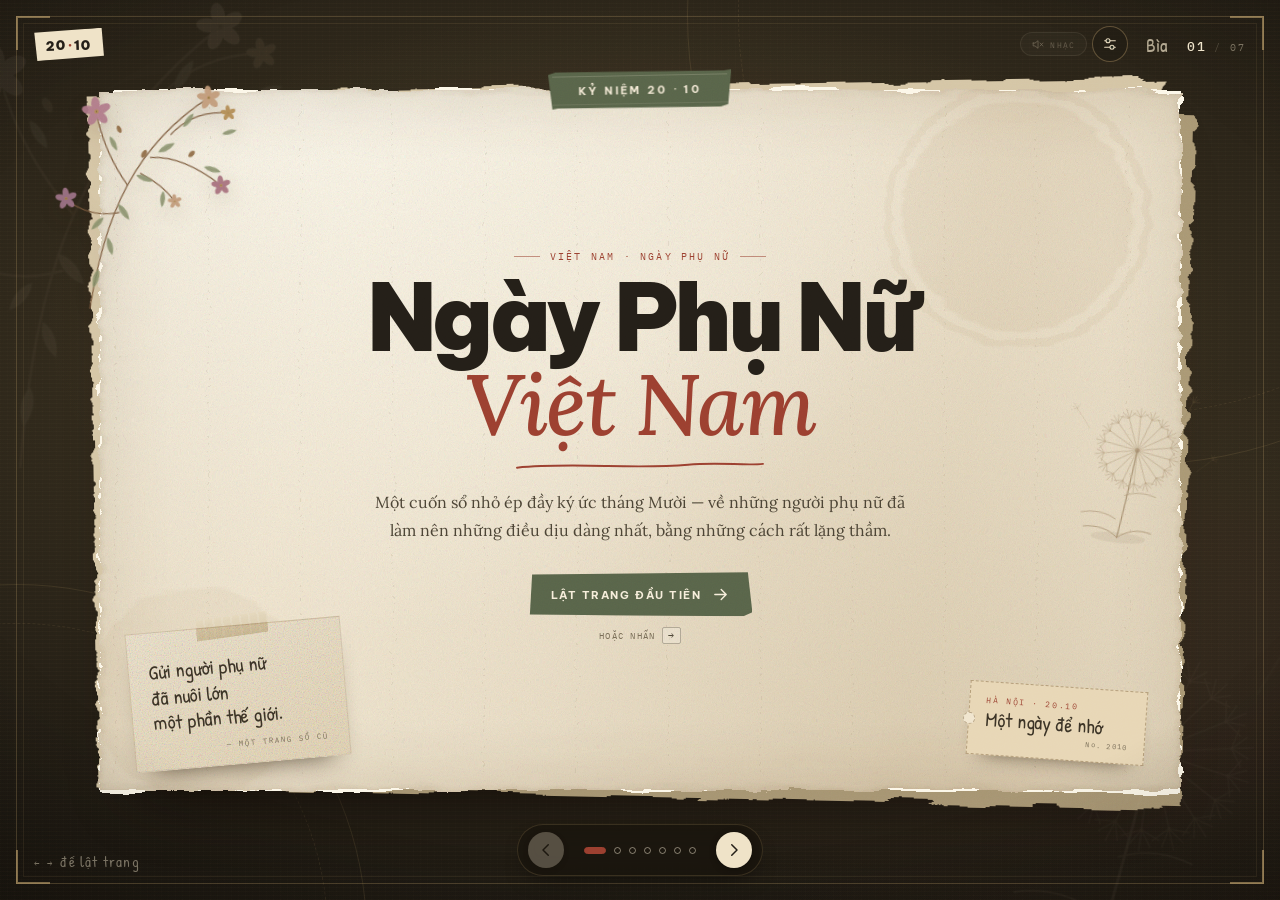
==== commit edf440a2: "Add page seven group chat and adjustable quieter music" ====
--- a/index.html
+++ b/index.html
@@ -10,7 +10,7 @@
 <link rel="preconnect" href="https://fonts.googleapis.com">
 <link rel="preconnect" href="https://fonts.gstatic.com" crossorigin>
 <link href="https://fonts.googleapis.com/css2?family=Be+Vietnam+Pro:wght@500;700;800;900&family=IBM+Plex+Mono:wght@400;500&family=Lora:ital,wght@0,400;0,500;1,400;1,500&family=Patrick+Hand&display=swap" rel="stylesheet">
-<link rel="stylesheet" href="styles.css?v=20261020-shared-wishes2">
+<link rel="stylesheet" href="styles.css?v=20261020-chat1">
 </head>
 <body>
 
@@ -143,6 +143,7 @@
 <header class="topbar">
   <a class="brand" href="#trang-1" aria-label="Về trang bìa">20<span>·</span>10</a>
   <div class="topbar__right">
+    <div class="music-controls" id="musicControls">
     <button class="sound-toggle" id="soundToggle" type="button" aria-label="Bật nhạc nền" aria-pressed="false" title="Nhạc nền">
       <svg class="sound-toggle__icon sound-toggle__icon--off" viewBox="0 0 24 24" aria-hidden="true" fill="none" stroke="currentColor" stroke-width="1.7" stroke-linecap="round" stroke-linejoin="round">
         <path d="M4 9.4v5.2h3.4L13 19V5L7.4 9.4H4Z"/>
@@ -155,8 +156,17 @@
       </svg>
       <span class="sound-toggle__label">nhạc</span>
     </button>
+      <button class="music-settings" id="musicSettings" type="button" aria-label="Chỉnh âm lượng nhạc" aria-controls="musicPanel" aria-expanded="false" title="Chỉnh âm lượng">
+        <svg viewBox="0 0 24 24" fill="none" stroke="currentColor" stroke-width="1.6" stroke-linecap="round" aria-hidden="true"><path d="M4 7h16M4 17h16"/><circle cx="9" cy="7" r="3" fill="#25291f"/><circle cx="15" cy="17" r="3" fill="#25291f"/></svg>
+      </button>
+      <div class="music-panel" id="musicPanel" hidden>
+        <div class="music-panel__heading"><label for="musicVolume">Âm lượng nhạc</label><output id="musicVolumeValue" for="musicVolume">22%</output></div>
+        <input id="musicVolume" type="range" min="0" max="100" step="1" value="22" aria-label="Âm lượng nhạc">
+        <p>Nhẹ một chút, vừa đủ nghe.</p>
+      </div>
+    </div>
     <span class="chapter-label" id="chapterLabel">Bìa</span>
-    <span class="count"><b id="pageNow">01</b><i>/</i>06</span>
+    <span class="count"><b id="pageNow">01</b><i>/</i><span id="pageTotal">07</span></span>
   </div>
 </header>
 
@@ -166,7 +176,7 @@
 <main class="book" id="book">
 
   <!-- ---------- 01 · cover ---------- -->
-  <section class="page is-active" id="page-1" data-title="Bìa" aria-label="Trang 1 trên 6: Bìa">
+  <section class="page is-active" id="page-1" data-title="Bìa" aria-label="Trang 1 trên 7: Bìa">
     <div class="page-inner">
       <div class="paper-wrap">
         <span class="paper-shadow" aria-hidden="true"></span>
@@ -215,7 +225,7 @@
   </section>
 
   <!-- ---------- 02 · origin ---------- -->
-  <section class="page" id="page-2" data-title="Khởi nguồn" aria-label="Trang 2 trên 6: Khởi nguồn">
+  <section class="page" id="page-2" data-title="Khởi nguồn" aria-label="Trang 2 trên 7: Khởi nguồn">
     <div class="page-inner">
       <div class="paper-wrap">
         <span class="paper-shadow" aria-hidden="true"></span>
@@ -324,7 +334,7 @@
   </section>
 
   <!-- ---------- 03 · portraits ---------- -->
-  <section class="page" id="page-3" data-title="Hình bóng" aria-label="Trang 3 trên 6: Hình bóng">
+  <section class="page" id="page-3" data-title="Hình bóng" aria-label="Trang 3 trên 7: Hình bóng">
     <div class="page-inner">
       <div class="paper-wrap">
         <span class="paper-shadow" aria-hidden="true"></span>
@@ -527,7 +537,7 @@
   </section>
 
   <!-- ---------- 04 · everyday ---------- -->
-  <section class="page" id="page-4" data-title="Những người quanh ta" aria-label="Trang 4 trên 6: Những người quanh ta">
+  <section class="page" id="page-4" data-title="Những người quanh ta" aria-label="Trang 4 trên 7: Những người quanh ta">
     <div class="page-inner">
       <div class="paper-wrap">
         <span class="paper-shadow" aria-hidden="true"></span>
@@ -578,7 +588,7 @@
   </section>
 
   <!-- ---------- 05 · wishes ---------- -->
-  <section class="page" id="page-5" data-title="Gửi gắm" aria-label="Trang 5 trên 6: Gửi gắm">
+  <section class="page" id="page-5" data-title="Gửi gắm" aria-label="Trang 5 trên 7: Gửi gắm">
     <div class="page-inner">
       <div class="paper-wrap">
         <span class="paper-shadow" aria-hidden="true"></span>
@@ -651,7 +661,7 @@
   </section>
 
   <!-- ---------- 06 · finale ---------- -->
-  <section class="page" id="page-6" data-title="Một ngày dịu dàng" aria-label="Trang 6 trên 6: Lời kết">
+  <section class="page" id="page-6" data-title="Một ngày dịu dàng" aria-label="Trang 6 trên 7: Lời kết">
     <div class="page-inner">
       <div class="paper-wrap">
         <span class="paper-shadow" aria-hidden="true"></span>
@@ -671,6 +681,7 @@
                 <svg viewBox="0 0 24 24" aria-hidden="true"><path d="M12 21c-4-3.5-7-6.6-7-10.2A4.1 4.1 0 0 1 12 8a4.1 4.1 0 0 1 7 2.8C19 14.4 16 17.5 12 21Z" fill="none" stroke="currentColor" stroke-width="1.8" stroke-linejoin="round"/></svg>
               </button>
               <button class="btn-ghost" type="button" data-go="0">Lật lại từ đầu ↺</button>
+              <button class="btn-ghost" type="button" data-next>Ghé góc trò chuyện →</button>
             </div>
             <p class="finale__sign hand reveal" style="--d:.34s">và đừng quên dành một đóa cho chính mình.</p>
           </div>
@@ -707,6 +718,46 @@
     </div>
   </section>
 
+  <!-- ---------- 07 · common room ---------- -->
+  <section class="page" id="page-7" data-title="Góc trò chuyện" aria-label="Trang 7 trên 7: Góc trò chuyện">
+    <div class="page-inner">
+      <div class="paper-wrap">
+        <span class="paper-shadow" aria-hidden="true"></span>
+        <span class="paper-layer paper-layer--a" aria-hidden="true"></span>
+        <span class="paper-layer paper-layer--b" aria-hidden="true"></span>
+        <span class="paper-layer paper-layer--under" aria-hidden="true"></span>
+        <span class="paper-layer paper-layer--main" aria-hidden="true"></span>
+        <div class="paper-content paper-content--top chat-page">
+          <header class="chapter-head chapter-head--split">
+            <div>
+              <p class="kicker reveal">Một góc nhỏ · Cùng ngồi lại</p>
+              <h2 class="h2 reveal" style="--d:.08s">Kể nhau nghe<br><em>một chút thôi.</em></h2>
+            </div>
+            <p class="body reveal" style="--d:.16s">Sau những lời chúc, mình ngồi lại một chút. Chào nhau, kể một chuyện nhỏ, để tháng Mười thêm gần.</p>
+          </header>
+          <div class="chat-room no-advance reveal" style="--d:.22s">
+            <header class="chat-room__header">
+              <span class="chat-room__label">GÓC TRÒ CHUYỆN CHUNG</span>
+              <button class="chat-text-button" id="chatRefresh" type="button">Làm mới ↻</button>
+            </header>
+            <div class="chat-history"><button class="chat-text-button" id="chatOlder" type="button" disabled>Xem tin trước ↑</button></div>
+            <div class="chat-feed" id="chatFeed" role="log" aria-label="Tin nhắn phòng chung" aria-live="polite" aria-relevant="additions text" tabindex="0">
+              <p class="chat-empty hand" id="chatEmpty">Đang mở góc trò chuyện…</p>
+            </div>
+            <p class="chat-connection" id="chatConnection" role="status">Tin mới tự cập nhật khi bạn mở trang này.</p>
+            <form class="chat-form" id="chatForm" novalidate>
+              <div class="chat-name-row"><label for="chatName">Mọi người gọi bạn là</label><input id="chatName" name="display_name" maxlength="24" autocomplete="nickname" placeholder="Tên của bạn…" required></div>
+              <label class="sr-only" for="chatMessage">Tin nhắn của bạn</label>
+              <textarea id="chatMessage" name="message" maxlength="500" rows="2" placeholder="Một lời chào, một chuyện nhỏ…" required aria-describedby="chatHint"></textarea>
+              <div class="chat-form__foot"><span id="chatCount">0 / 500</span><span class="chat-key-hint">Ctrl + Enter để gửi</span><button class="btn" id="chatSend" type="submit">Gửi tin <svg viewBox="0 0 24 24" fill="none" stroke="currentColor" stroke-width="1.7" aria-hidden="true"><path d="m4 4 17 8-17 8 3-8-3-8Zm3 8h14" stroke-linejoin="round"/></svg></button></div>
+              <p class="chat-hint" id="chatHint" role="status">Tin nhắn được lưu trực tuyến và mọi người đều đọc được.</p>
+            </form>
+          </div>
+          <span class="folio">07</span>
+        </div>
+      </div>
+    </div>
+  </section>
 </main>
 
 <!-- ============ Navigation ============ -->
@@ -721,6 +772,7 @@
     <button class="dot" type="button" data-page="4" aria-label="Trang 4: Những người quanh ta"></button>
     <button class="dot" type="button" data-page="5" aria-label="Trang 5: Gửi gắm"></button>
     <button class="dot" type="button" data-page="6" aria-label="Trang 6: Lời kết"></button>
+    <button class="dot" type="button" data-page="7" aria-label="Trang 7: Góc trò chuyện"></button>
   </div>
   <button class="nav__arrow" id="nextBtn" type="button" aria-label="Trang sau">
     <svg viewBox="0 0 24 24" aria-hidden="true"><path d="M9 5l7 7-7 7" fill="none" stroke="currentColor" stroke-width="2" stroke-linecap="round" stroke-linejoin="round"/></svg>
@@ -733,8 +785,12 @@
 <!-- ============ Ambient audio ============ -->
 <audio id="bgMusic" src="audio/nhac-nen.m4a" loop preload="metadata"></audio>
 
-<script src="wishes-config.js?v=20261020-shared-wishes2"></script>
-<script src="wishes-api.js?v=20261020-shared-wishes2"></script>
-<script src="script.js?v=20261020-shared-wishes2"></script>
+<script src="wishes-config.js?v=20261020-chat1"></script>
+<script src="wishes-session.js?v=20261020-chat1"></script>
+<script src="wishes-api.js?v=20261020-chat1"></script>
+<script src="script.js?v=20261020-chat1"></script>
+<script src="music-player.js?v=20261020-chat1"></script>
+<script src="chat-api.js?v=20261020-chat1"></script>
+<script src="chat.js?v=20261020-chat1"></script>
 </body>
 </html>
--- a/styles.css
+++ b/styles.css
@@ -366,6 +366,19 @@
   animation: sound-pulse 1.9s ease-in-out infinite;
 }
 .sound-toggle.is-unavailable { opacity: .4; cursor: default; }
+.music-controls { display: flex; position: relative; align-items: center; pointer-events: auto; gap: 5px; }
+.music-settings { display: grid; place-items: center; width: 36px; height: 36px; border: 1px solid rgba(211,178,120,.35); border-radius: 50%; color: #e9dcc0; background: rgba(31,26,18,.5); cursor: pointer; }
+.music-settings svg { width: 16px; height: 16px; }
+.music-settings:hover,.music-settings[aria-expanded="true"] { background: var(--olive-deep); }
+.music-settings:focus-visible { outline: 2px solid var(--gold); outline-offset: 3px; }
+.music-panel { position: absolute; right: 0; top: calc(100% + 12px); width: 230px; padding: 17px 18px 13px; color: var(--ink); background: var(--paper); border: 1px solid #b5a07c; box-shadow: 0 10px 30px #0e0c0a55; }
+.music-panel[hidden] { display: none; }
+.music-panel__heading { display: flex; justify-content: space-between; align-items: center; gap: 14px; font-family: var(--mono); font-size: 11px; }
+.music-panel__heading label { margin: 0; }
+.music-panel__heading output { color: var(--olive-deep); font-weight: 500; }
+.music-panel input { display: block; width: 100%; margin: 13px 0 4px; min-height: 32px; accent-color: var(--olive); cursor: pointer; }
+.music-panel input:focus-visible { outline: 2px solid var(--gold); outline-offset: 3px; }
+.music-panel p { margin: 0; font-family: var(--hand); font-size: 16px; color: var(--ink-3); }
 @keyframes sound-pulse {
   50% { opacity: .55; transform: scale(.88); }
 }
@@ -1636,12 +1649,16 @@
   position: relative;
   flex: 1;
   min-height: 370px;
+  display: grid;
+  grid-template-columns: repeat(3, minmax(0, 1fr));
+  gap: 18px 12px;
+  align-content: start;
 }
 .wish-note {
-  position: absolute;
-  left: var(--x);
-  top: var(--y);
-  width: 30.5%;
+  position: relative;
+  min-width: 0;
+  display: flex;
+  flex-direction: column;
   padding: 19px 13px 12px;
   background:
     var(--noise),
@@ -1710,6 +1727,15 @@
   color: var(--ink-3);
   opacity: .8;
 }
+.wish-note__footer { display: flex; align-items: center; justify-content: space-between; gap: 3px; margin-top: auto; padding-top: 5px; }
+.wish-note__footer .wish-note__time { margin-top: 0; font-size: 6.5px; }
+.wish-heart { min-width: 44px; min-height: 44px; padding: 8px 3px; display: inline-flex; align-items: center; justify-content: center; gap: 4px; border: 0; background: transparent; color: var(--ink-3); cursor: pointer; font-family: var(--mono); font-size: 10px; touch-action: manipulation; }
+.wish-heart svg { width: 17px; height: 17px; transition: transform .2s ease; }
+.wish-heart[aria-pressed="true"] { color: var(--rust); }
+.wish-heart[aria-pressed="true"] svg { fill: currentColor; }
+.wish-heart:hover:not(:disabled) svg { transform: scale(1.12); }
+.wish-heart:disabled { opacity: .5; cursor: default; }
+.wish-heart:focus-visible { outline: 2px solid var(--gold); outline-offset: 2px; }
 .wish-note__text {
   display: block;
   max-height: 5.08em;
@@ -1750,6 +1776,7 @@
 .wish-wall-wrap:has(.wish-wall.is-empty) { min-height: 0; }
 .wish-wall.is-empty {
   display: grid;
+  grid-template-columns: 1fr;
   place-items: center;
   min-height: 170px;
 }
@@ -1763,7 +1790,7 @@
   opacity: .75;
   transform: rotate(-2deg);
 }
-.wall-more { display: none; }
+.wall-more { display: none; white-space: nowrap; }
 
 /* =========================================================
    06 · Finale
@@ -1880,6 +1907,56 @@
 /* =========================================================
    Responsive
    ========================================================= */
+.chat-page { width: 100%; }
+.chat-room { border: 1px solid rgba(100,75,45,.26); background: rgba(255,252,243,.2); min-width: 0; }
+.chat-room__header { display: flex; align-items: center; justify-content: space-between; gap: 12px; padding: 7px 20px; border-bottom: 1px solid rgba(100,75,45,.17); }
+.chat-room__label { font-family: var(--mono); font-size: 9px; letter-spacing: .12em; color: var(--olive-deep); }
+.chat-text-button { border: 0; background: transparent; color: var(--olive-deep); font-family: var(--mono); font-size: 10px; min-height: 44px; padding: 8px 4px; cursor: pointer; }
+.chat-text-button:hover:not(:disabled) { color: var(--rust); }
+.chat-text-button:disabled { opacity: .4; cursor: default; }
+.chat-text-button:focus-visible { outline: 2px solid var(--gold); outline-offset: 3px; }
+.chat-history { text-align: center; }
+.chat-history .chat-text-button { min-height: 32px; font-size: 9px; }
+.chat-feed { height: clamp(220px,30dvh,320px); min-width: 0; overflow-y: auto; overscroll-behavior: contain; padding: 12px 22px 22px; scrollbar-width: thin; scrollbar-color: #a89a7c transparent; }
+.chat-feed:focus-visible { outline: 2px solid var(--gold); outline-offset: -3px; }
+.chat-empty { display: grid; place-items: center; text-align: center; min-height: 170px; margin: 0; font-size: 24px; line-height: 1.5; white-space: pre-line; color: var(--ink-3); }
+.chat-message { width: fit-content; max-width: 83%; margin: 0 0 13px; padding: 12px 17px 13px; background: #eee1c4; border-left: 2px solid #c1ab7c; box-shadow: 0 7px 15px -15px #50361e; overflow-wrap: anywhere; }
+.chat-message.is-own { margin-left: auto; background: #e0e4d1; border-left-color: var(--olive); }
+.chat-message__header { display: flex; align-items: baseline; gap: 15px; margin-bottom: 6px; font-family: var(--mono); font-size: 9px; line-height: 1.6; color: var(--ink-3); }
+.chat-message__name { color: var(--olive-deep); font-weight: 500; }
+.chat-message__body { margin: 0; white-space: pre-wrap; font-family: var(--hand); font-size: 22px; line-height: 1.35; color: var(--ink); }
+.chat-connection { min-height: 15px; margin: 0; padding: 3px 20px 9px; font-family: var(--mono); font-size: 8px; line-height: 1.7; color: var(--ink-3); }
+.chat-form { padding: 13px 20px 10px; border-top: 1px solid rgba(100,75,45,.2); }
+.chat-name-row { display: flex; align-items: center; gap: 16px; margin-bottom: 7px; }
+.chat-name-row label { font-family: var(--mono); font-size: 8px; letter-spacing: .06em; text-transform: uppercase; color: var(--ink-3); }
+.chat-name-row input { flex: 1; min-width: 0; max-width: 280px; min-height: 36px; border: 0; border-bottom: 1px solid rgba(100,75,45,.22); border-radius: 0; background: transparent; color: var(--ink); font-family: var(--hand); font-size: 20px; padding: 4px 5px; }
+.chat-form textarea { display: block; width: 100%; min-height: 65px; resize: vertical; border: 0; border-radius: 0; padding: 8px 5px; background: repeating-linear-gradient(transparent 0,transparent 27px,rgba(120,95,60,.19) 27px,rgba(120,95,60,.19) 28px); font-family: var(--hand); font-size: 21px; line-height: 28px; color: var(--ink); }
+.chat-form input:focus,.chat-form textarea:focus { outline: 2px solid rgba(177,139,82,.7); outline-offset: 2px; }
+.chat-form__foot { display: flex; align-items: center; gap: 20px; padding-top: 9px; font-family: var(--mono); font-size: 9px; color: var(--ink-3); }
+.chat-form__foot .btn { margin-left: auto; padding: 11px 18px; font-size: 9px; min-height: 44px; }
+.chat-key-hint { opacity: .8; }
+.chat-hint { margin: 8px 0 0; min-height: 17px; font-family: var(--mono); font-size: 8px; line-height: 1.8; color: var(--ink-3); }
+.chat-hint.is-error { color: var(--rust); }
+.chat-hint.is-ok { color: var(--olive-deep); }
+@media(max-width:820px) {
+  .music-settings { width: 36px; height: 36px; }
+  .music-controls { gap: 6px; }
+  .music-panel { right: -30px; width: 220px; }
+  .chat-room__header { padding: 5px 13px; }
+  .chat-room__label { font-size: 8px; letter-spacing: .06em; }
+  .chat-feed { height: min(38dvh,340px); min-height: 230px; padding: 10px 13px 14px; }
+  .chat-message { max-width: 94%; padding: 10px 12px; }
+  .chat-message__header { font-size: 8px; gap: 12px; }
+  .chat-message__body { font-size: 20px; }
+  .chat-form { padding: 10px 13px; }
+  .chat-name-row { display: block; margin-bottom: 6px; }
+  .chat-name-row label { display: block; margin-bottom: 3px; font-size: 8px; }
+  .chat-name-row input { max-width: none; width: 100%; min-height: 40px; }
+  .chat-form textarea { min-height: 76px; }
+  .chat-key-hint { display: none; }
+  .chat-connection { padding-left: 13px; padding-right: 13px; }
+}
+@media(pointer:coarse) { .music-settings,.music-controls .sound-toggle { min-width: 44px; min-height: 44px; } }
 @media (max-width: 1200px) {
   .cover-card,
   .cover-ticket,
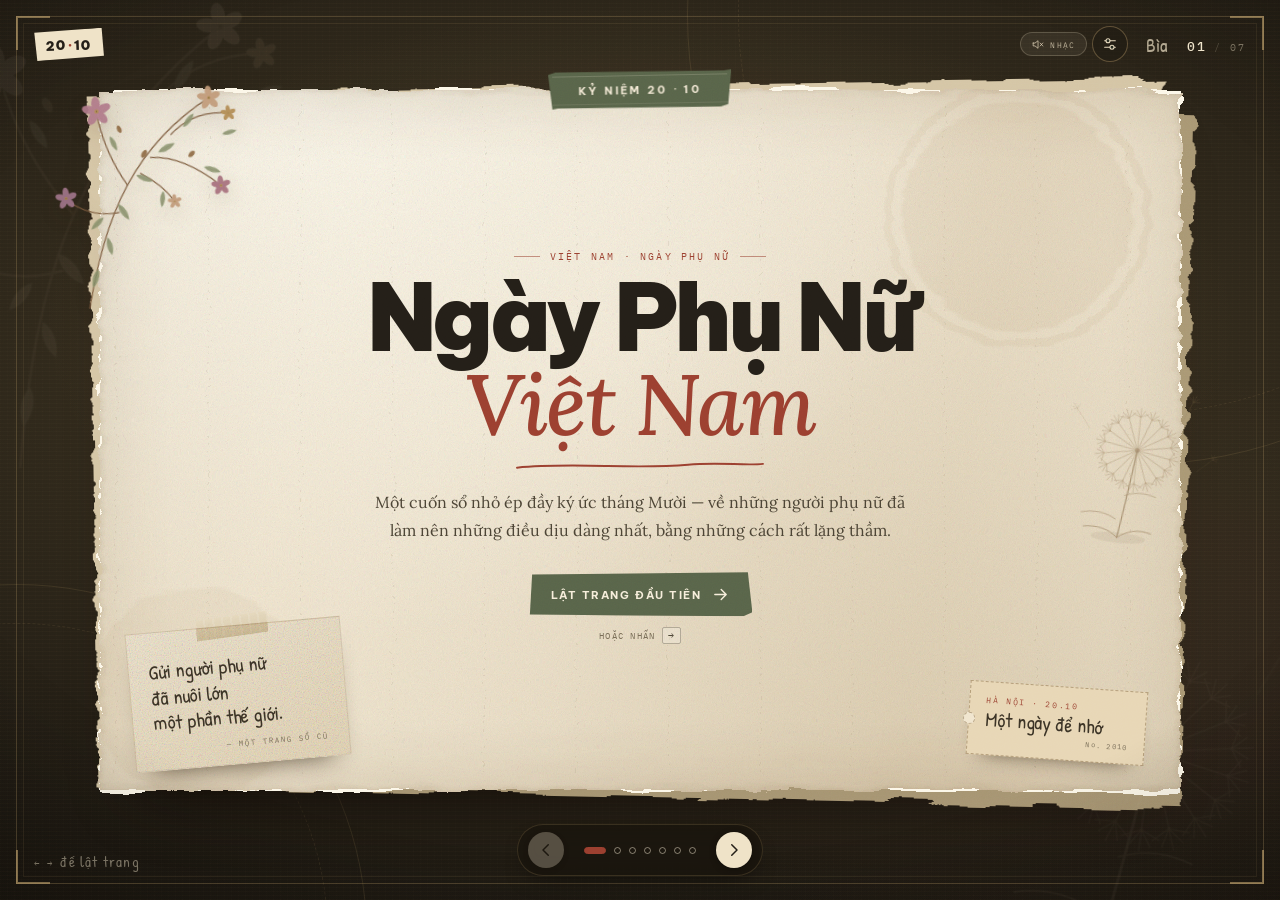
==== commit cb9b2d11: "fix: reduce mobile Safari rendering cost" ====
--- a/index.html
+++ b/index.html
@@ -10,7 +10,7 @@
 <link rel="preconnect" href="https://fonts.googleapis.com">
 <link rel="preconnect" href="https://fonts.gstatic.com" crossorigin>
 <link href="https://fonts.googleapis.com/css2?family=Be+Vietnam+Pro:wght@500;700;800;900&family=IBM+Plex+Mono:wght@400;500&family=Lora:ital,wght@0,400;0,500;1,400;1,500&family=Patrick+Hand&display=swap" rel="stylesheet">
-<link rel="stylesheet" href="styles.css?v=20261020-chat1">
+<link rel="stylesheet" href="styles.css?v=20261020-perf1">
 </head>
 <body>
 
@@ -788,7 +788,7 @@
 <script src="wishes-config.js?v=20261020-chat1"></script>
 <script src="wishes-session.js?v=20261020-chat1"></script>
 <script src="wishes-api.js?v=20261020-chat1"></script>
-<script src="script.js?v=20261020-chat1"></script>
+<script src="script.js?v=20261020-perf1"></script>
 <script src="music-player.js?v=20261020-chat1"></script>
 <script src="chat-api.js?v=20261020-chat1"></script>
 <script src="chat.js?v=20261020-chat1"></script>
--- a/styles.css
+++ b/styles.css
@@ -2175,3 +2175,32 @@
   .paper-wrap { transform: none !important; }
   .plate:hover, .note-card:hover, .wish-note:hover { transform: rotate(var(--rot, var(--r, var(--nr, 0deg)))) translateY(0); }
 }
+
+/* Keep touch scrolling and page turns inexpensive on mobile WebKit. */
+@media (hover: none) and (pointer: coarse) {
+  .grain, .paper-shadow { display: none; }
+  .backdrop::before, .paper-layer--main::after { mix-blend-mode: normal; }
+  .paper-layer--main::after {
+    background-image: linear-gradient(180deg, rgba(120, 90, 50, .1), transparent 9%, transparent 91%, rgba(120, 90, 50, .13));
+    background-size: 100% 100%;
+  }
+  .paper-layer, .bg-branch, .bg-dandelion, .petal-float { filter: none; }
+  .paper-wrap { transform-style: flat; }
+  .book { perspective: none; }
+  .page {
+    transform: none !important;
+    will-change: auto;
+    transition: opacity .22s ease, visibility 0s linear .22s;
+  }
+  .page.is-active { transition: opacity .22s ease, visibility 0s; }
+  .page.enter-from-right, .page.enter-from-left { transition: none; }
+  .page.leave-left, .page.leave-right {
+    transition: opacity .18s ease, visibility 0s linear .22s;
+  }
+  .is-active .reveal { animation: none; }
+  .nav {
+    backdrop-filter: none;
+    -webkit-backdrop-filter: none;
+    background: #c6b99b;
+  }
+}
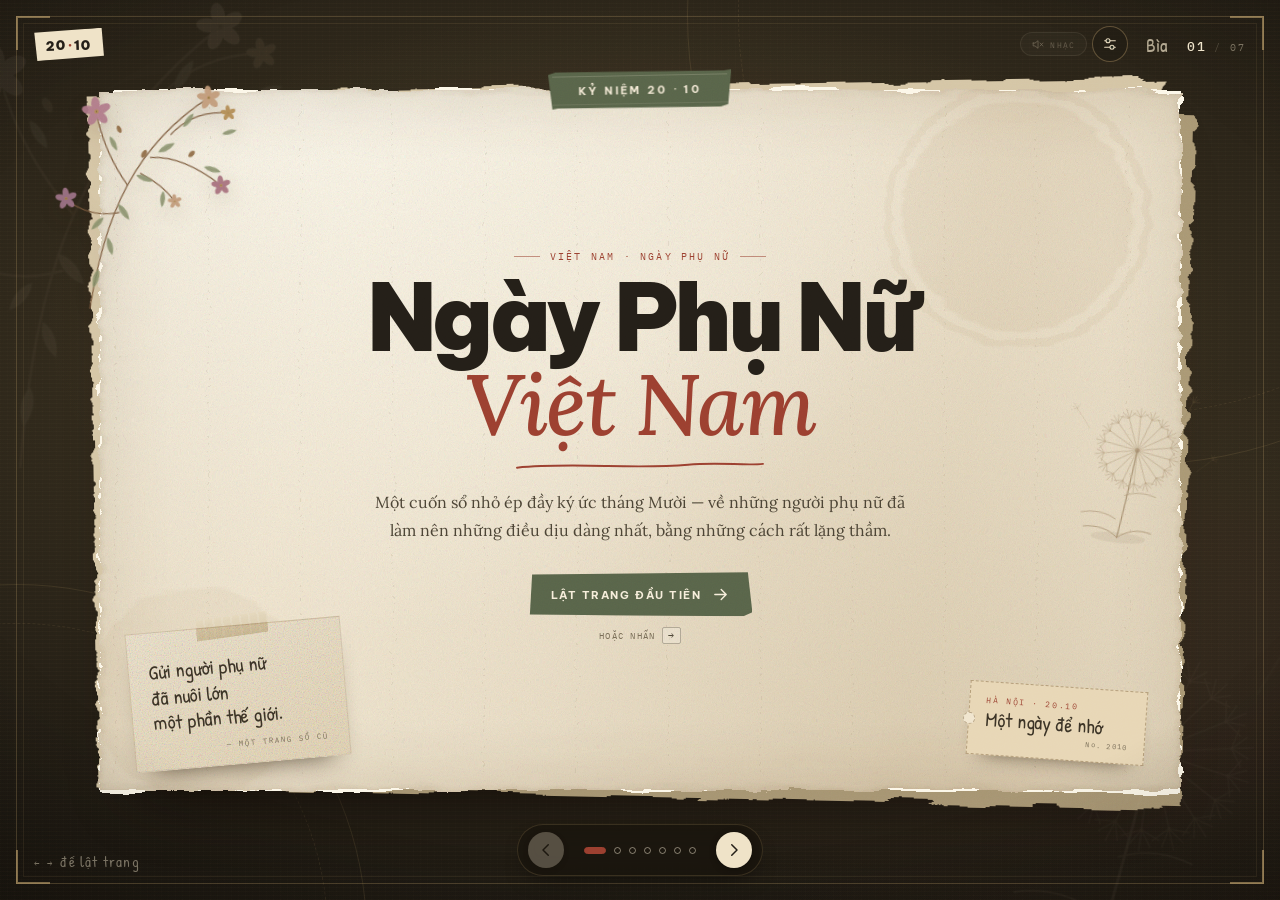
==== commit 51bdade4: "fix: use light directional slide transitions on phones" ====
--- a/index.html
+++ b/index.html
@@ -10,7 +10,7 @@
 <link rel="preconnect" href="https://fonts.googleapis.com">
 <link rel="preconnect" href="https://fonts.gstatic.com" crossorigin>
 <link href="https://fonts.googleapis.com/css2?family=Be+Vietnam+Pro:wght@500;700;800;900&family=IBM+Plex+Mono:wght@400;500&family=Lora:ital,wght@0,400;0,500;1,400;1,500&family=Patrick+Hand&display=swap" rel="stylesheet">
-<link rel="stylesheet" href="styles.css?v=20261020-perf1">
+<link rel="stylesheet" href="styles.css?v=20261020-slide1">
 </head>
 <body>
 
--- a/styles.css
+++ b/styles.css
@@ -2188,15 +2188,19 @@
   .paper-wrap { transform-style: flat; }
   .book { perspective: none; }
   .page {
-    transform: none !important;
+    transform: none;
     will-change: auto;
-    transition: opacity .22s ease, visibility 0s linear .22s;
+    transition: opacity .22s ease, transform .26s var(--ease-page), visibility 0s linear .26s;
   }
-  .page.is-active { transition: opacity .22s ease, visibility 0s; }
+  .page.is-active { transition: opacity .22s ease, transform .26s var(--ease-page), visibility 0s; }
   .page.enter-from-right, .page.enter-from-left { transition: none; }
+  .page.enter-from-right { transform: translateX(24px); }
+  .page.enter-from-left { transform: translateX(-24px); }
   .page.leave-left, .page.leave-right {
-    transition: opacity .18s ease, visibility 0s linear .22s;
+    transition: opacity .2s ease, transform .26s var(--ease-page), visibility 0s linear .26s;
   }
+  .page.leave-left { transform: translateX(-18px); }
+  .page.leave-right { transform: translateX(18px); }
   .is-active .reveal { animation: none; }
   .nav {
     backdrop-filter: none;
